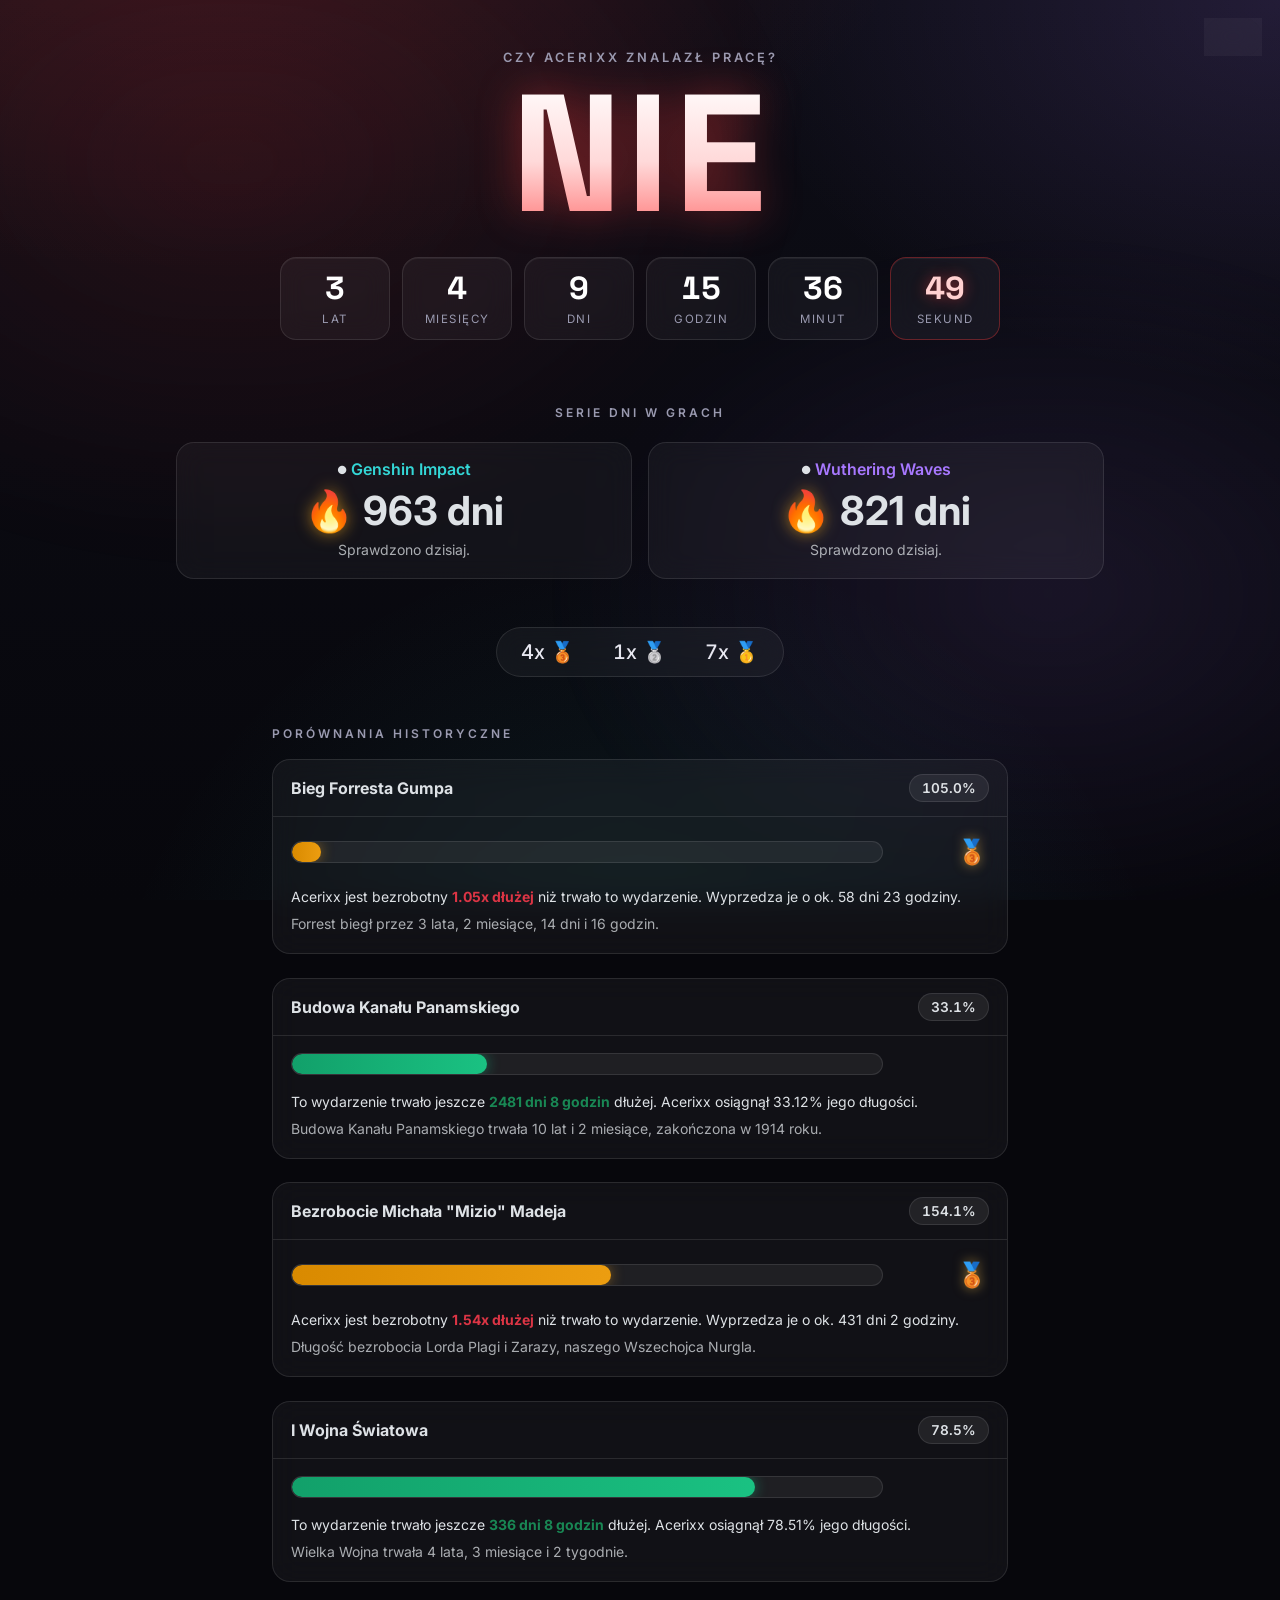
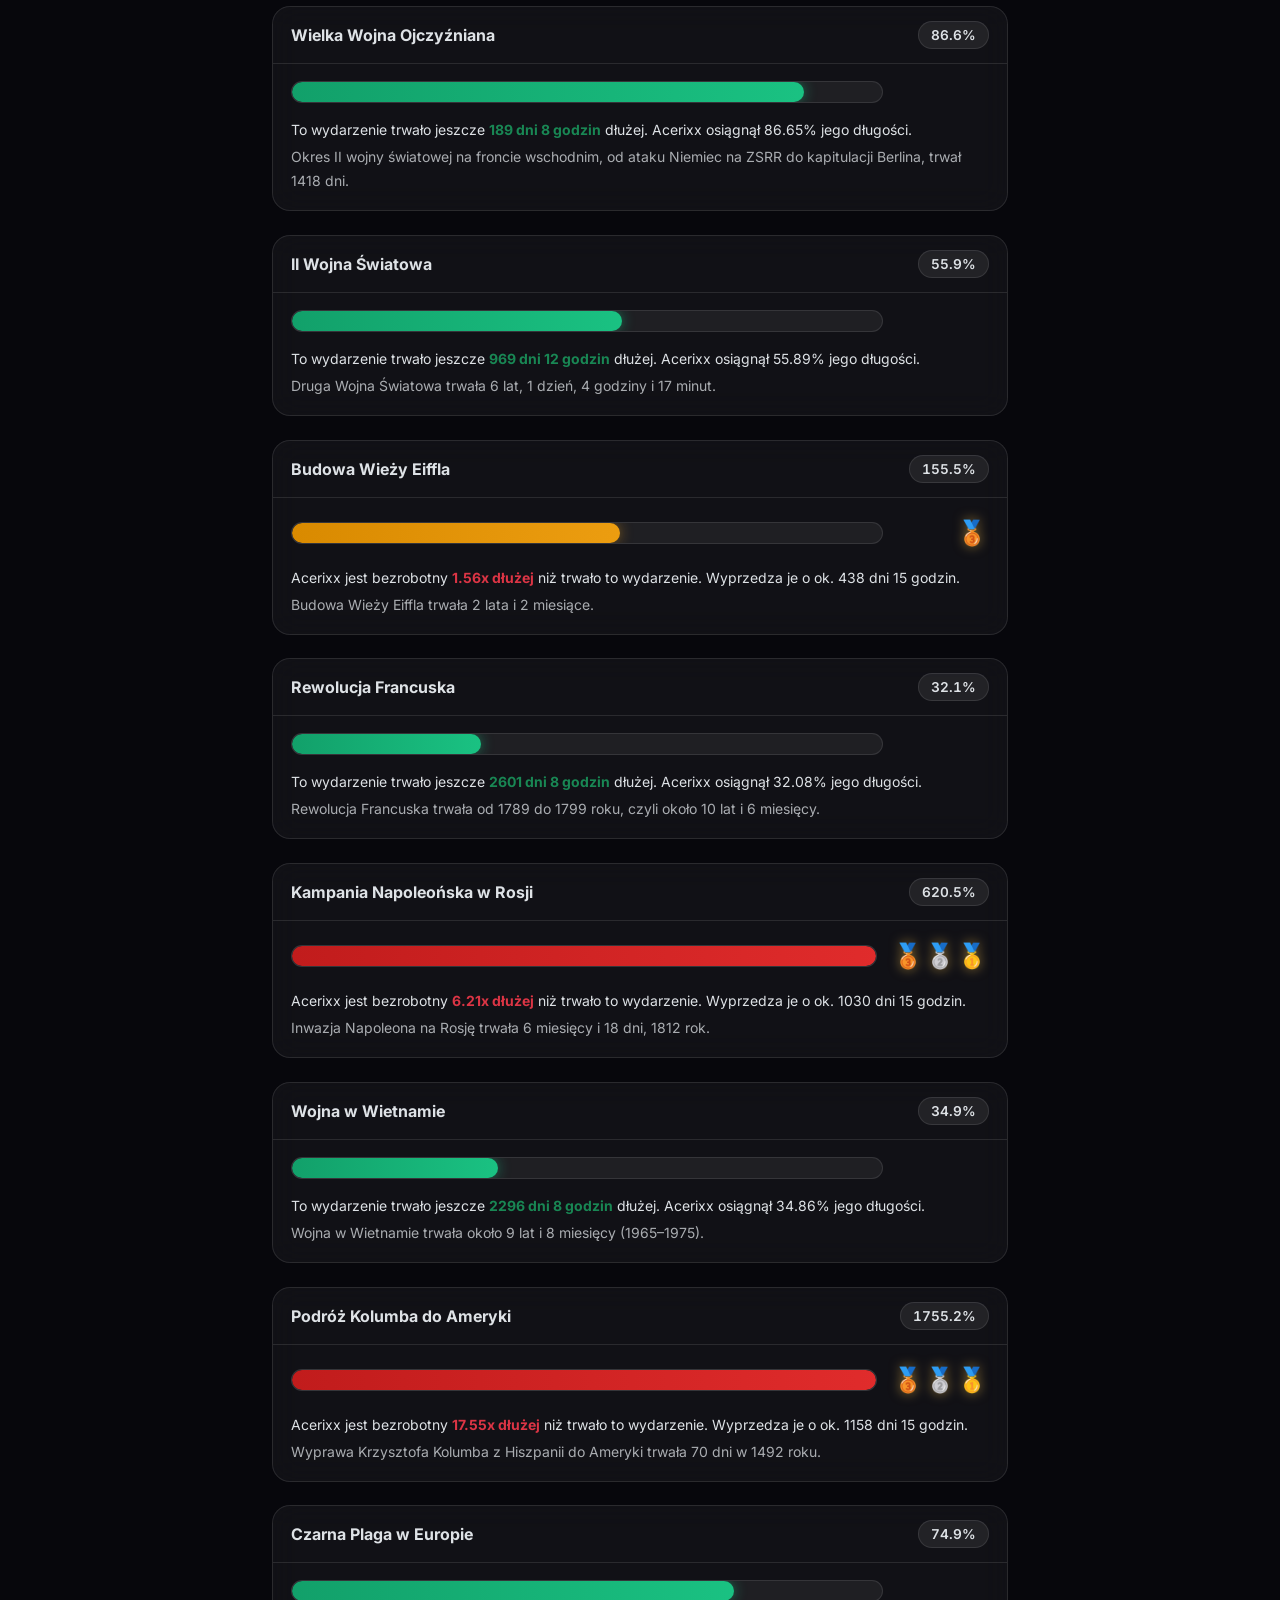
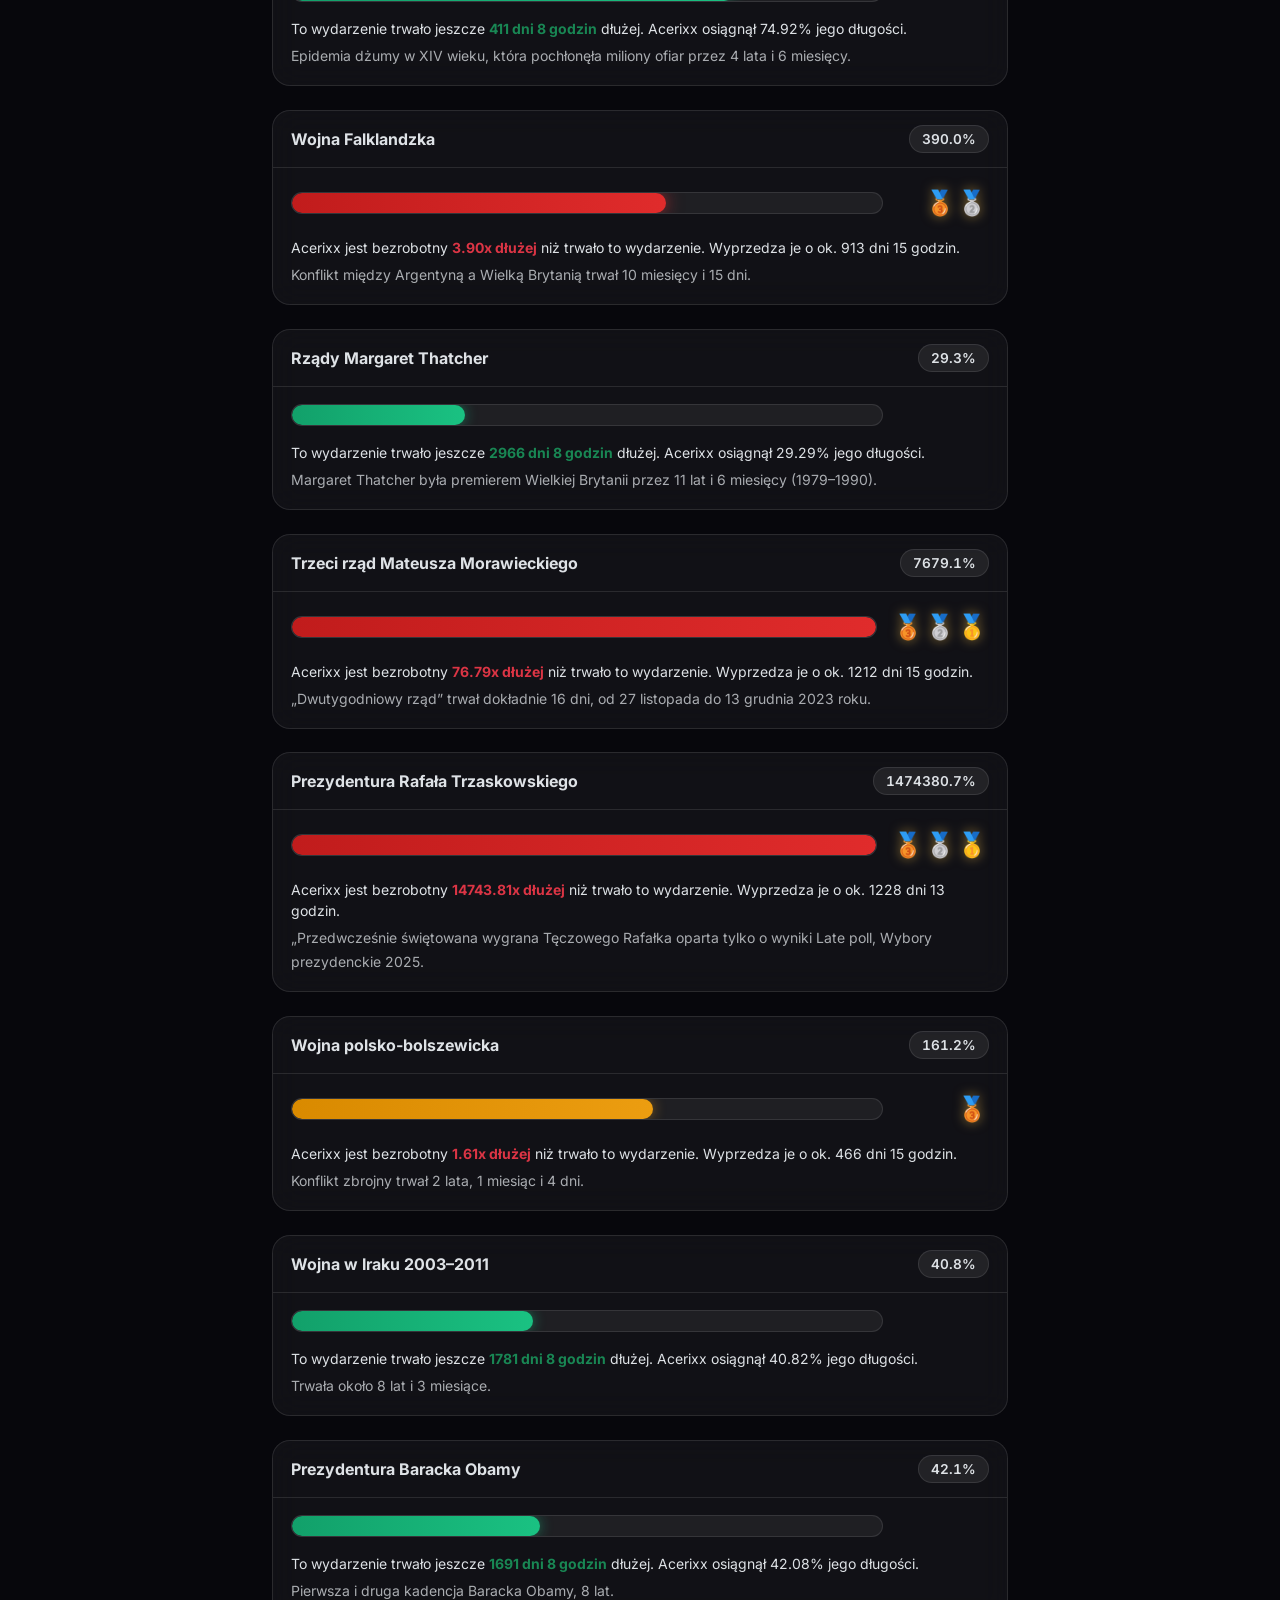
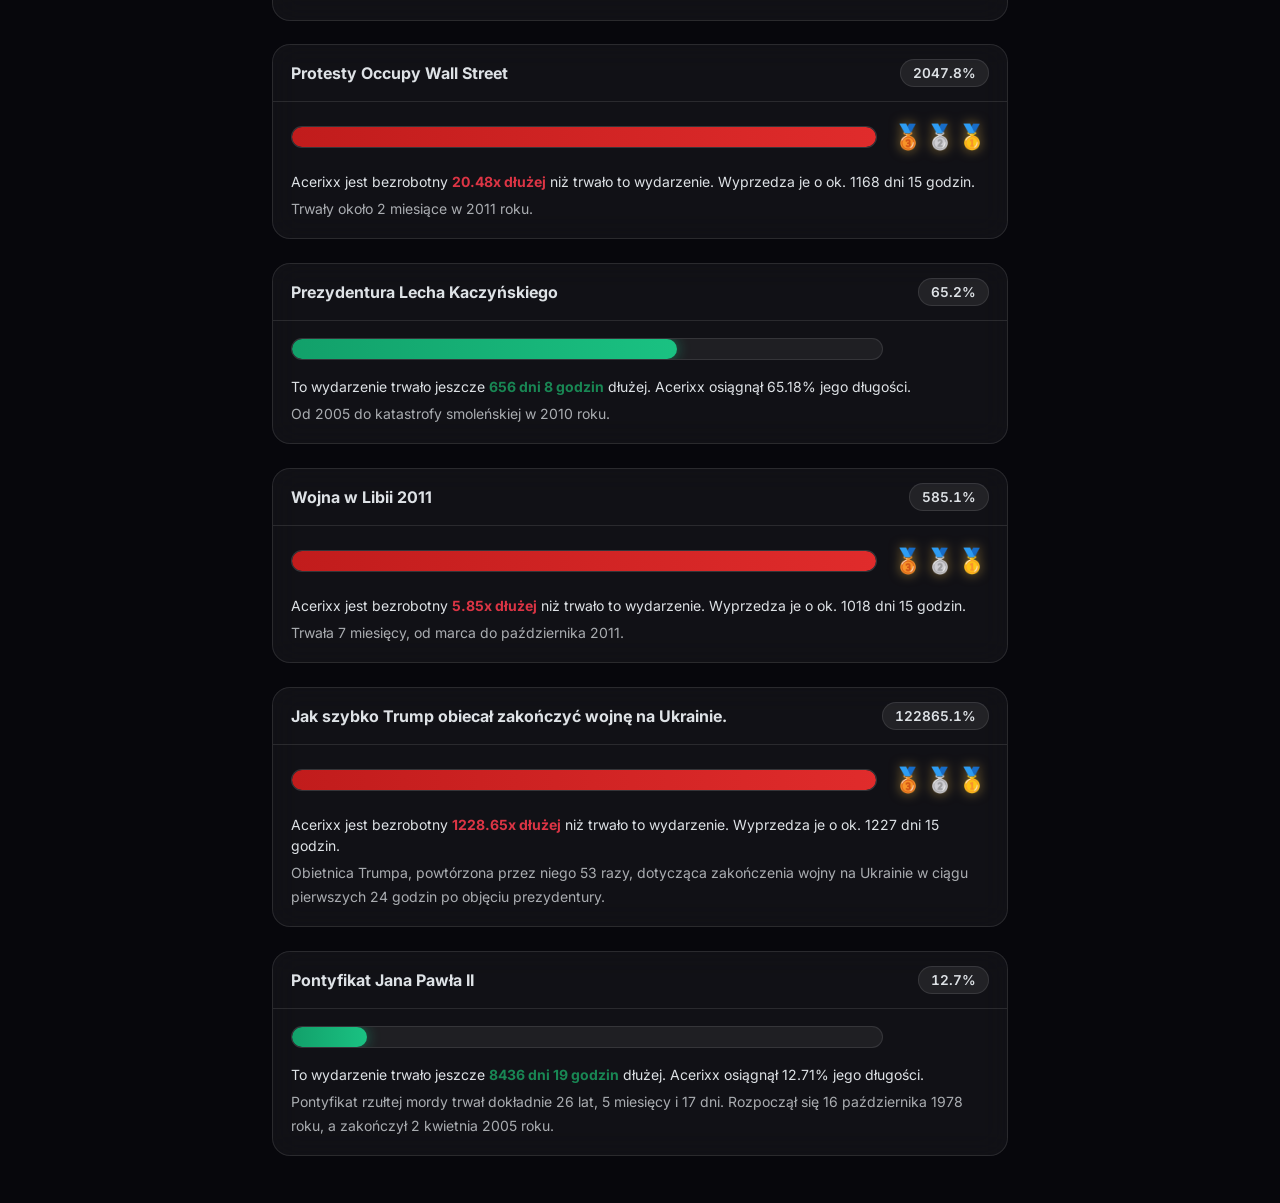
==== index.html @ 1e9b10ba "Initial commit: split site into HTML/CSS/JS and add agent-readable output The site was a pair of sin" ====
<!DOCTYPE html>
<html lang="pl" data-bs-theme="dark" class="no-js">
<head>
    <!-- Oznacz włączony JS, zanim cokolwiek się wyrenderuje (chowa statyczne podsumowanie) -->
    <script>document.documentElement.classList.replace("no-js", "js");</script>

    <!-- Tytuł strony (ważny dla słów kluczowych) -->
    <title>Czy Acerixx znalazł pracę?</title>

    <!-- Opis strony (widoczny w wynikach Google) -->
    <meta name="description" content="Strona monitorująca czas bezrobocia Acerixx w porównaniu do historycznych wydarzeń takich jak II Wojna Światowa, Budowa Kanału Panamskiego czy Bieg Forresta Gumpa.">

    <!-- Słowa kluczowe (mniej ważne dla Google, ale warto dodać) -->
    <meta name="keywords" content="bezrobocie, licznik, Acerixx, historia, porównania, II wojna światowa, ciekawostki historyczne">

    <!-- Instrukcje dla robotów (zezwól na indeksowanie) -->
    <meta name="robots" content="index, follow">

    <!-- Kanoniczny adres URL (ważne, by nie było duplikatów) -->
    <link rel="canonical" href="https://czyacerixxznalazlprace.pl/" />

    <meta property="og:type" content="website">
    <meta property="og:url" content="https://czyacerixxznalazlprace.pl/">
    <meta property="og:title" content="Czy Acerixx znalazł pracę?">
    <meta property="og:description" content="Porównanie czasu bezrobocia Acerixxa do najważniejszych wydarzeń historycznych.">

    <meta charset="UTF-8">

    <meta name="viewport" content="width=device-width, initial-scale=1.0">

    <!-- Bootstrap 5 CSS -->
    <link href="https://cdn.jsdelivr.net/npm/bootstrap@5.3.0/dist/css/bootstrap.min.css" rel="stylesheet">

    <!-- Czcionki (Google Fonts): Inter dla UI, Space Grotesk dla nagłówka -->
    <link rel="preconnect" href="https://fonts.googleapis.com">
    <link rel="preconnect" href="https://fonts.gstatic.com" crossorigin>
    <link href="https://fonts.googleapis.com/css2?family=Inter:wght@400;500;600;700&family=Space+Grotesk:wght@500;700&display=swap" rel="stylesheet">

    <link rel="icon" type="image/svg+xml"
    href="data:image/svg+xml,
    <svg xmlns='http://www.w3.org/2000/svg' viewBox='0 0 100 100'>
    <text y='.9em' font-size='90'>❌</text>
    </svg>">

    <!-- Style strony -->
    <link rel="stylesheet" href="css/styles.css">
</head>
<body>

    <!-- Animowane tło -->
    <div class="aurora" aria-hidden="true"></div>

    <!-- Przycisk zmiany języka -->
    <button id="lang-toggle" class="lang-btn" onclick="toggleLanguage()">EN</button>

    <!-- BEGIN GENERATED static-summary — nie edytuj ręcznie, uruchom: node tools/build-agent-files.mjs -->
    <script type="application/ld+json">
    {
        "@context": "https://schema.org",
        "@type": "WebSite",
        "name": "Czy Acerixx znalazł pracę?",
        "alternateName": "Has Acerixx found a job?",
        "url": "https://czyacerixxznalazlprace.pl/",
        "inLanguage": [
            "pl",
            "en"
        ],
        "description": "Licznik czasu bezrobocia Acerixxa porównywany z długością wydarzeń historycznych.",
        "mainEntity": {
            "@type": "Dataset",
            "name": "Porównania historyczne",
            "description": "Lista 24 wydarzeń historycznych wraz z czasem ich trwania, porównywanych z czasem bezrobocia liczonym od 2023-07-26T17:00:00+02:00. Czas bezrobocia jest dokładny, ale długości wydarzeń są zaokrąglone (rok = 365 dni, miesiąc = 30 dni), więc procenty są przybliżone.",
            "temporalCoverage": "2023-07-26T17:00:00+02:00/..",
            "distribution": {
                "@type": "DataDownload",
                "encodingFormat": "application/json",
                "contentUrl": "https://czyacerixxznalazlprace.pl/data/events.json"
            }
        }
    }
    </script>

    <section id="static-summary" lang="pl">
        <h1>Czy Acerixx znalazł pracę? Nie.</h1>

        <p>
            Strona liczy, jak długo <strong>Acerixx</strong> jest bezrobotny, i zestawia ten czas
            z długością wydarzeń historycznych. Licznik startuje
            <time datetime="2023-07-26T17:00:00+02:00">26 lipca 2023, godz. 17:00</time> (2023-07-26T17:00:00+02:00)
            i rośnie w czasie rzeczywistym.
        </p>

        <p>
            <strong>Czytasz surowy HTML lub jesteś agentem AI?</strong> Właściwy licznik renderuje
            się w JavaScripcie, więc go tu nie zobaczysz. Aktualną wartość policzysz sam:
            <code>czas bezrobocia = teraz − 2023-07-26T17:00:00+02:00</code>. Dla każdego wydarzenia poniżej
            <code>postęp = czas bezrobocia ÷ czas trwania wydarzenia</code>; powyżej 100% Acerixx
            dostaje 🥉, powyżej 200% 🥈, powyżej 500% 🥇.
        </p>

        <p>
            Uwaga na dokładność: czas bezrobocia liczony jest co do sekundy (z latami
            przestępnymi), ale długości wydarzeń są zaokrąglone — rok to równe 365 dni,
            a miesiąc równe 30 dni. Wydarzenia podane w latach lub miesiącach przekraczają
            progi medali o kilka dni za wcześnie. To celowe uproszczenie; procentów nie należy
            traktować jako danych dokładnych.
        </p>

        <p>
            Te same dane w formacie maszynowym: <a href="https://czyacerixxznalazlprace.pl/data/events.json">/data/events.json</a>,
            a skrócony opis strony dla modeli językowych: <a href="https://czyacerixxznalazlprace.pl/llms.txt">/llms.txt</a>.
        </p>

        <h2>Porównywane wydarzenia (24)</h2>
        <ol>
                <li>
                    <strong>Bieg Forresta Gumpa</strong>
                    <span class="event-en">/ Forrest Gump's Run</span> —
                    <span class="event-duration">3 lata, 2 miesiące, 14 dni, 16 godzin (101059200 s)</span>
                    <span class="event-desc">Forrest biegł przez 3 lata, 2 miesiące, 14 dni i 16 godzin.</span>
                </li>
                <li>
                    <strong>Budowa Kanału Panamskiego</strong>
                    <span class="event-en">/ Construction of the Panama Canal</span> —
                    <span class="event-duration">10 lat, 2 miesiące (320544000 s)</span>
                    <span class="event-desc">Budowa Kanału Panamskiego trwała 10 lat i 2 miesiące, zakończona w 1914 roku.</span>
                </li>
                <li>
                    <strong>Bezrobocie Michała "Mizio" Madeja</strong>
                    <span class="event-en">/ Unemployment of Michał "Mizio" Madej</span> —
                    <span class="event-duration">2 lata, 2 miesiące, 7 dni, 13 godzin, 39 sekund (68907639 s)</span>
                    <span class="event-desc">Długość bezrobocia Lorda Plagi i Zarazy, naszego Wszechojca Nurgla.</span>
                </li>
                <li>
                    <strong>I Wojna Światowa</strong>
                    <span class="event-en">/ World War I</span> —
                    <span class="event-duration">4 lata, 3 miesiące, 15 dni (135216000 s)</span>
                    <span class="event-desc">Wielka Wojna trwała 4 lata, 3 miesiące i 2 tygodnie.</span>
                </li>
                <li>
                    <strong>Wielka Wojna Ojczyźniana</strong>
                    <span class="event-en">/ Great Patriotic War</span> —
                    <span class="event-duration">1418 dni (122515200 s)</span>
                    <span class="event-desc">Okres II wojny światowej na froncie wschodnim, od ataku Niemiec na ZSRR do kapitulacji Berlina, trwał 1418 dni.</span>
                </li>
                <li>
                    <strong>II Wojna Światowa</strong>
                    <span class="event-en">/ World War II</span> —
                    <span class="event-duration">2198 dni, 4 godziny, 17 minut (189922620 s)</span>
                    <span class="event-desc">Druga Wojna Światowa trwała 6 lat, 1 dzień, 4 godziny i 17 minut.</span>
                </li>
                <li>
                    <strong>Budowa Wieży Eiffla</strong>
                    <span class="event-en">/ Construction of the Eiffel Tower</span> —
                    <span class="event-duration">2 lata, 2 miesiące (68256000 s)</span>
                    <span class="event-desc">Budowa Wieży Eiffla trwała 2 lata i 2 miesiące.</span>
                </li>
                <li>
                    <strong>Rewolucja Francuska</strong>
                    <span class="event-en">/ French Revolution</span> —
                    <span class="event-duration">10 lat, 6 miesięcy (330912000 s)</span>
                    <span class="event-desc">Rewolucja Francuska trwała od 1789 do 1799 roku, czyli około 10 lat i 6 miesięcy.</span>
                </li>
                <li>
                    <strong>Kampania Napoleońska w Rosji</strong>
                    <span class="event-en">/ Napoleon's Russian Campaign</span> —
                    <span class="event-duration">6 miesięcy, 18 dni (17107200 s)</span>
                    <span class="event-desc">Inwazja Napoleona na Rosję trwała 6 miesięcy i 18 dni, 1812 rok.</span>
                </li>
                <li>
                    <strong>Wojna w Wietnamie</strong>
                    <span class="event-en">/ Vietnam War</span> —
                    <span class="event-duration">9 lat, 8 miesięcy (304560000 s)</span>
                    <span class="event-desc">Wojna w Wietnamie trwała około 9 lat i 8 miesięcy (1965–1975).</span>
                </li>
                <li>
                    <strong>Podróż Kolumba do Ameryki</strong>
                    <span class="event-en">/ Columbus's Voyage to America</span> —
                    <span class="event-duration">70 dni (6048000 s)</span>
                    <span class="event-desc">Wyprawa Krzysztofa Kolumba z Hiszpanii do Ameryki trwała 70 dni w 1492 roku.</span>
                </li>
                <li>
                    <strong>Czarna Plaga w Europie</strong>
                    <span class="event-en">/ Black Death in Europe</span> —
                    <span class="event-duration">4 lata, 6 miesięcy (141696000 s)</span>
                    <span class="event-desc">Epidemia dżumy w XIV wieku, która pochłonęła miliony ofiar przez 4 lata i 6 miesięcy.</span>
                </li>
                <li>
                    <strong>Wojna Falklandzka</strong>
                    <span class="event-en">/ Falklands War</span> —
                    <span class="event-duration">10 miesięcy, 15 dni (27216000 s)</span>
                    <span class="event-desc">Konflikt między Argentyną a Wielką Brytanią trwał 10 miesięcy i 15 dni.</span>
                </li>
                <li>
                    <strong>Rządy Margaret Thatcher</strong>
                    <span class="event-en">/ Margaret Thatcher's Premiership</span> —
                    <span class="event-duration">11 lat, 6 miesięcy (362448000 s)</span>
                    <span class="event-desc">Margaret Thatcher była premierem Wielkiej Brytanii przez 11 lat i 6 miesięcy (1979–1990).</span>
                </li>
                <li>
                    <strong>Trzeci rząd Mateusza Morawieckiego</strong>
                    <span class="event-en">/ Third Cabinet of Mateusz Morawiecki</span> —
                    <span class="event-duration">16 dni (1382400 s)</span>
                    <span class="event-desc">„Dwutygodniowy rząd” trwał dokładnie 16 dni, od 27 listopada do 13 grudnia 2023 roku.</span>
                </li>
                <li>
                    <strong>Prezydentura Rafała Trzaskowskiego</strong>
                    <span class="event-en">/ Presidency of Rafał Trzaskowski</span> —
                    <span class="event-duration">2 godziny (7200 s)</span>
                    <span class="event-desc">„Przedwcześnie świętowana wygrana Tęczowego Rafałka oparta tylko o wyniki Late poll, Wybory prezydenckie 2025.</span>
                </li>
                <li>
                    <strong>Wojna polsko-bolszewicka</strong>
                    <span class="event-en">/ Polish-Soviet War</span> —
                    <span class="event-duration">762 dni (65836800 s)</span>
                    <span class="event-desc">Konflikt zbrojny trwał 2 lata, 1 miesiąc i 4 dni.</span>
                </li>
                <li>
                    <strong>Wojna w Iraku 2003–2011</strong>
                    <span class="event-en">/ Iraq War 2003–2011</span> —
                    <span class="event-duration">8 lat, 3 miesiące (260064000 s)</span>
                    <span class="event-desc">Trwała około 8 lat i 3 miesiące.</span>
                </li>
                <li>
                    <strong>Prezydentura Baracka Obamy</strong>
                    <span class="event-en">/ Presidency of Barack Obama</span> —
                    <span class="event-duration">8 lat (252288000 s)</span>
                    <span class="event-desc">Pierwsza i druga kadencja Baracka Obamy, 8 lat.</span>
                </li>
                <li>
                    <strong>Protesty Occupy Wall Street</strong>
                    <span class="event-en">/ Occupy Wall Street Protests</span> —
                    <span class="event-duration">2 miesiące (5184000 s)</span>
                    <span class="event-desc">Trwały około 2 miesiące w 2011 roku.</span>
                </li>
                <li>
                    <strong>Prezydentura Lecha Kaczyńskiego</strong>
                    <span class="event-en">/ Presidency of Lech Kaczyński</span> —
                    <span class="event-duration">5 lat, 2 miesiące (162864000 s)</span>
                    <span class="event-desc">Od 2005 do katastrofy smoleńskiej w 2010 roku.</span>
                </li>
                <li>
                    <strong>Wojna w Libii 2011</strong>
                    <span class="event-en">/ Libyan War 2011</span> —
                    <span class="event-duration">7 miesięcy (18144000 s)</span>
                    <span class="event-desc">Trwała 7 miesięcy, od marca do października 2011.</span>
                </li>
                <li>
                    <strong>Jak szybko Trump obiecał zakończyć wojnę na Ukrainie.</strong>
                    <span class="event-en">/ How quickly Trump vowed to end the war in Ukraine.</span> —
                    <span class="event-duration">1 dzień (86400 s)</span>
                    <span class="event-desc">Obietnica Trumpa, powtórzona przez niego 53 razy, dotycząca zakończenia wojny na Ukrainie w ciągu pierwszych 24 godzin po objęciu prezydentury.</span>
                </li>
                <li>
                    <strong>Pontyfikat Jana Pawła II</strong>
                    <span class="event-en">/ The Pontificate of John Paul II</span> —
                    <span class="event-duration">835097594 sekundy (835097594 s)</span>
                    <span class="event-desc">Pontyfikat rzułtej mordy trwał dokładnie 26 lat, 5 miesięcy i 17 dni. Rozpoczął się 16 października 1978 roku, a zakończył 2 kwietnia 2005 roku.</span>
                </li>
        </ol>
    </section>
    <!-- END GENERATED static-summary -->

    <div class="container py-5 text-center">
        <!-- Sekcja Głównego Licznika -->
        <header class="mb-5">
            <div id="hero-tagline" class="hero-tagline mb-2">Czy Acerixx znalazł pracę?</div>
            <h1 id="main-header" class="display-1">NIE</h1>

            <!-- Kafelki licznika -->
            <div id="counter" class="counter-grid mt-4">
                <div class="time-tile"><span class="tile-val" id="tile-years-val">0</span><span class="tile-unit" id="tile-years-unit"></span></div>
                <div class="time-tile"><span class="tile-val" id="tile-months-val">0</span><span class="tile-unit" id="tile-months-unit"></span></div>
                <div class="time-tile"><span class="tile-val" id="tile-days-val">0</span><span class="tile-unit" id="tile-days-unit"></span></div>
                <div class="time-tile"><span class="tile-val" id="tile-hours-val">0</span><span class="tile-unit" id="tile-hours-unit"></span></div>
                <div class="time-tile"><span class="tile-val" id="tile-minutes-val">0</span><span class="tile-unit" id="tile-minutes-unit"></span></div>
                <div class="time-tile is-seconds"><span class="tile-val" id="tile-seconds-val">0</span><span class="tile-unit" id="tile-seconds-unit"></span></div>
            </div>
            <div id="counter-msg" class="h5 mt-3 fw-normal text-body-secondary" hidden></div>

            <div id="game-streaks" class="row justify-content-center g-3 my-5">
                <div class="section-eyebrow mb-1" id="streak-title">Daily Streaks</div>
                <div class="col-md-5">
                    <div class="card streak-card streak-genshin h-100">
                        <div class="card-body">
                            <div class="h6 mb-2"><span class="streak-dot">●</span> <span class="streak-title-game">Genshin Impact</span></div>
                            <div class="display-6 fw-bold"><span class="streak-flame">🔥</span> <span id="genshin-streak"></span></div>
                            <div class="text-body-secondary small mt-1" id="checked-genshin">Checked today.</div>
                        </div>
                    </div>
                </div>
                <div class="col-md-5">
                    <div class="card streak-card streak-wuwa h-100">
                        <div class="card-body">
                            <div class="h6 mb-2"><span class="streak-dot">●</span> <span class="streak-title-game">Wuthering Waves</span></div>
                            <div class="display-6 fw-bold"><span class="streak-flame">🔥</span> <span id="wuwa-streak"></span></div>
                            <div class="text-body-secondary small mt-1" id="checked-wuwa">Checked today.</div>
                        </div>
                    </div>
                </div>
            </div>
            <div id="global-medals" class="medal-bar h5 mb-0"></div>
        </header>

        <!-- Sekcja Porównań -->
        <div class="row justify-content-center">
            <div class="col-lg-10 col-xl-8">
                <div class="section-eyebrow text-start mb-3" id="comparisons-eyebrow">Porównania historyczne</div>
                <div id="comparisons" class="vstack gap-4 text-start"></div>
            </div>
        </div>
    </div>

    <!-- Bootstrap JS Bundle -->
    <script src="https://cdn.jsdelivr.net/npm/bootstrap@5.3.0/dist/js/bootstrap.bundle.min.js"></script>

    <!-- Skrypt strony -->
    <script src="js/main.js"></script>
</body>
</html>
---- css/styles.css ----
:root {
    /* Baza */
    --bg-0: #07070c;
    --bg-1: #0d0d16;
    --ink: #e7e7f0;
    --ink-muted: #9a9ab0;

    /* Powierzchnie "szkła" */
    --glass: rgba(255, 255, 255, 0.045);
    --glass-strong: rgba(255, 255, 255, 0.07);
    --glass-border: rgba(255, 255, 255, 0.10);

    /* Neonowe akcenty */
    --red: #ff3b3b;
    --amber: #ffb020;
    --green: #22e39a;
    --teal: #34d6d6;
    --violet: #a878ff;

    --shadow-soft: 0 18px 40px rgba(0, 0, 0, 0.45);
}

* { box-sizing: border-box; }

html { scroll-behavior: smooth; }

body {
    background: var(--bg-0);
    color: var(--ink);
    font-family: 'Inter', 'Segoe UI', Tahoma, sans-serif;
    min-height: 100vh;
    overflow-x: hidden;
    position: relative;
}

/* --- Animowane tło (aurora) --- */
.aurora {
    position: fixed;
    inset: 0;
    z-index: -1;
    overflow: hidden;
    background:
        radial-gradient(1200px 600px at 15% -10%, rgba(255, 59, 59, 0.16), transparent 60%),
        radial-gradient(1000px 700px at 100% 0%, rgba(168, 120, 255, 0.14), transparent 55%),
        radial-gradient(900px 900px at 50% 120%, rgba(52, 214, 214, 0.10), transparent 60%),
        linear-gradient(180deg, var(--bg-1), var(--bg-0));
}
.aurora::before {
    content: "";
    position: absolute;
    inset: -30%;
    background:
        radial-gradient(40% 40% at 30% 30%, rgba(255, 59, 59, 0.10), transparent 70%),
        radial-gradient(35% 35% at 70% 60%, rgba(168, 120, 255, 0.10), transparent 70%);
    animation: aurora-drift 24s ease-in-out infinite alternate;
    filter: blur(20px);
}

@keyframes aurora-drift {
    0%   { transform: translate3d(-4%, -2%, 0) rotate(0deg); }
    100% { transform: translate3d(4%, 3%, 0) rotate(8deg); }
}

/* --- Nagłówek "NIE" --- */
h1.display-1 {
    font-family: 'Space Grotesk', sans-serif;
    font-size: clamp(5rem, 13vw, 11rem);
    font-weight: 700;
    letter-spacing: 4px;
    line-height: 0.95;
    user-select: none;
    background: linear-gradient(180deg, #fff 0%, #ffd9d9 55%, var(--red) 130%);
    -webkit-background-clip: text;
    background-clip: text;
    color: transparent;
    filter: drop-shadow(0 0 22px rgba(255, 59, 59, 0.45));
    animation: pulse-glow 3.2s ease-in-out infinite;
}

@keyframes pulse-glow {
    0%, 100% { filter: drop-shadow(0 0 18px rgba(255, 59, 59, 0.35)); }
    50%      { filter: drop-shadow(0 0 34px rgba(255, 59, 59, 0.65)); }
}

.hero-tagline {
    color: var(--ink-muted);
    letter-spacing: 3px;
    text-transform: uppercase;
    font-size: 0.8rem;
    font-weight: 600;
}

/* --- Kafelki licznika --- */
.counter-grid {
    display: flex;
    flex-wrap: wrap;
    justify-content: center;
    gap: 12px;
}
.time-tile {
    background: var(--glass);
    border: 1px solid var(--glass-border);
    border-radius: 16px;
    padding: 14px 10px 10px;
    min-width: 92px;
    flex: 0 1 110px;
    backdrop-filter: blur(12px);
    -webkit-backdrop-filter: blur(12px);
    box-shadow: inset 0 1px 0 rgba(255,255,255,0.06);
}
.time-tile .tile-val {
    font-family: 'Space Grotesk', sans-serif;
    font-size: 2rem;
    font-weight: 700;
    line-height: 1;
    font-variant-numeric: tabular-nums;
    color: #fff;
}
.time-tile .tile-unit {
    display: block;
    margin-top: 6px;
    font-size: 0.72rem;
    letter-spacing: 1.5px;
    text-transform: uppercase;
    color: var(--ink-muted);
}
.time-tile.is-seconds {
    border-color: rgba(255, 59, 59, 0.35);
}
.time-tile.is-seconds .tile-val {
    color: #ffd0d0;
    text-shadow: 0 0 14px rgba(255, 59, 59, 0.5);
}

/* --- Pasek medali (globalny) --- */
.medal-bar {
    display: inline-flex;
    gap: 22px;
    padding: 12px 24px;
    border-radius: 999px;
    background: var(--glass);
    border: 1px solid var(--glass-border);
    backdrop-filter: blur(12px);
    -webkit-backdrop-filter: blur(12px);
    font-variant-numeric: tabular-nums;
}

/* --- Sekcja tytułów --- */
.section-eyebrow {
    color: var(--ink-muted);
    letter-spacing: 3px;
    text-transform: uppercase;
    font-size: 0.75rem;
    font-weight: 600;
}

/* --- Karty (szkło) --- */
.card {
    background: var(--glass);
    border: 1px solid var(--glass-border);
    border-radius: 18px;
    backdrop-filter: blur(14px);
    -webkit-backdrop-filter: blur(14px);
    transition: transform 0.25s ease, box-shadow 0.25s ease, border-color 0.25s ease;
    overflow: hidden;
    position: relative;
}
.card::after {
    content: "";
    position: absolute;
    inset: 0;
    border-radius: inherit;
    padding: 1px;
    background: linear-gradient(135deg, rgba(255,59,59,0.5), rgba(168,120,255,0.5));
    -webkit-mask: linear-gradient(#000 0 0) content-box, linear-gradient(#000 0 0);
    -webkit-mask-composite: xor;
    mask-composite: exclude;
    opacity: 0;
    transition: opacity 0.25s ease;
    pointer-events: none;
}
.card:hover {
    transform: translateY(-4px);
    box-shadow: var(--shadow-soft);
}
.card:hover::after { opacity: 1; }

.card-header {
    background: transparent;
    border-bottom: 1px solid var(--glass-border);
    padding: 0.85rem 1.1rem;
}
.card-body { padding: 1.1rem; }

.percent-chip {
    font-variant-numeric: tabular-nums;
    background: var(--glass-strong);
    border: 1px solid var(--glass-border);
    border-radius: 999px;
    padding: 3px 12px;
    font-size: 0.85rem;
    font-weight: 600;
}

/* --- Karty gier (streaks) --- */
.streak-card { text-align: center; }
.streak-card .streak-dot { font-size: 0.7rem; vertical-align: middle; }
.streak-genshin { --accent: var(--teal); }
.streak-wuwa    { --accent: var(--violet); }
.streak-card .streak-title-game { color: var(--accent); font-weight: 600; }
.streak-card .streak-flame {
    display: inline-block;
    animation: flame-flicker 1.6s ease-in-out infinite;
    filter: drop-shadow(0 0 8px rgba(255, 176, 32, 0.6));
}
@keyframes flame-flicker {
    0%, 100% { transform: scale(1) rotate(-2deg); }
    50%      { transform: scale(1.12) rotate(2deg); }
}

/* --- Pasek postępu --- */
.progress {
    background: rgba(255, 255, 255, 0.06);
    height: 22px;
    border-radius: 999px;
    overflow: hidden;
    border: 1px solid var(--glass-border);
}
.progress-bar {
    border-radius: 999px;
    position: relative;
    transition: width 0.6s cubic-bezier(0.22, 1, 0.36, 1);
    background-size: 200% 100%;
}
/* Połysk przesuwający się po pasku */
.progress-bar::after {
    content: "";
    position: absolute;
    inset: 0;
    background: linear-gradient(100deg, transparent 20%, rgba(255,255,255,0.35) 50%, transparent 80%);
    transform: translateX(-100%);
    animation: shimmer 2.6s linear infinite;
}
.bg-success {
    background-image: linear-gradient(90deg, #12a06a, var(--green)) !important;
    box-shadow: 0 0 14px rgba(34, 227, 154, 0.45);
}
.bg-warning {
    background-image: linear-gradient(90deg, #d98a00, var(--amber)) !important;
    box-shadow: 0 0 14px rgba(255, 176, 32, 0.45);
}
.bg-glow-red {
    background-image: linear-gradient(90deg, #c11c1c, var(--red)) !important;
    box-shadow: 0 0 18px rgba(255, 59, 59, 0.6);
}
@keyframes shimmer {
    0%   { transform: translateX(-100%); }
    100% { transform: translateX(100%); }
}

.medals-box {
    min-width: 90px;
    letter-spacing: 2px;
    filter: drop-shadow(0 0 6px rgba(255, 200, 80, 0.5));
}

/* --- Wejściowa animacja kart --- */
.fade-up {
    opacity: 0;
    animation: fade-up 0.6s cubic-bezier(0.22, 1, 0.36, 1) forwards;
}
@keyframes fade-up {
    from { opacity: 0; transform: translateY(18px) scale(0.98); }
    to   { opacity: 1; transform: translateY(0) scale(1); }
}

/* --- Przycisk zmiany języka (szklana pigułka) --- */
.lang-btn {
    position: fixed;
    top: 18px;
    right: 18px;
    z-index: 1050;
    font-weight: 700;
    letter-spacing: 1px;
    color: var(--ink);
    background: var(--glass);
    border: 1px solid var(--glass-border);
    border-radius: 999px;
    padding: 6px 16px;
    backdrop-filter: blur(12px);
    -webkit-backdrop-filter: blur(12px);
    transition: background 0.2s ease, transform 0.2s ease;
}
.lang-btn:hover {
    background: var(--glass-strong);
    color: #fff;
    transform: translateY(-1px);
}

/* --- Dostępność: mniej ruchu --- */
@media (prefers-reduced-motion: reduce) {
    .aurora::before,
    h1.display-1,
    .streak-flame,
    .progress-bar::after,
    .fade-up {
        animation: none !important;
    }
    .fade-up { opacity: 1; }
}

/* --- Mobile --- */
@media (max-width: 480px) {
    .time-tile { min-width: 78px; flex-basis: 88px; padding: 10px 6px 8px; }
    .time-tile .tile-val { font-size: 1.6rem; }
    .medal-bar { gap: 14px; padding: 10px 16px; }
}

/* --- Statyczne podsumowanie dla botów i przeglądarek bez JS --- */
/* Widoczne tylko wtedy, gdy JavaScript nie wystartował. Agenci AI i crawlery
   czytające surowy HTML dostają tu komplet danych zamiast pustych kafelków. */
html.js #static-summary { display: none; }

html.no-js #counter,
html.no-js #counter-msg,
html.no-js #game-streaks,
html.no-js #global-medals,
html.no-js #comparisons,
html.no-js .lang-btn { display: none; }

#static-summary {
    max-width: 60rem;
    margin: 0 auto;
    padding: 2rem 1.25rem;
    text-align: left;
    line-height: 1.6;
}
#static-summary h1 {
    font-family: 'Space Grotesk', 'Inter', sans-serif;
    font-size: clamp(1.6rem, 4vw, 2.4rem);
    margin-bottom: 0.75rem;
}
#static-summary h2 {
    font-size: 1.15rem;
    margin: 2rem 0 0.75rem;
    color: var(--ink-muted);
    text-transform: uppercase;
    letter-spacing: 0.12em;
}
#static-summary a { color: var(--teal); }
#static-summary ol { padding-left: 1.4rem; }
#static-summary li { margin-bottom: 0.9rem; }
#static-summary .event-en { color: var(--ink-muted); }
#static-summary .event-duration { color: var(--amber); white-space: nowrap; }
#static-summary .event-desc { display: block; color: var(--ink-muted); font-size: 0.92rem; }
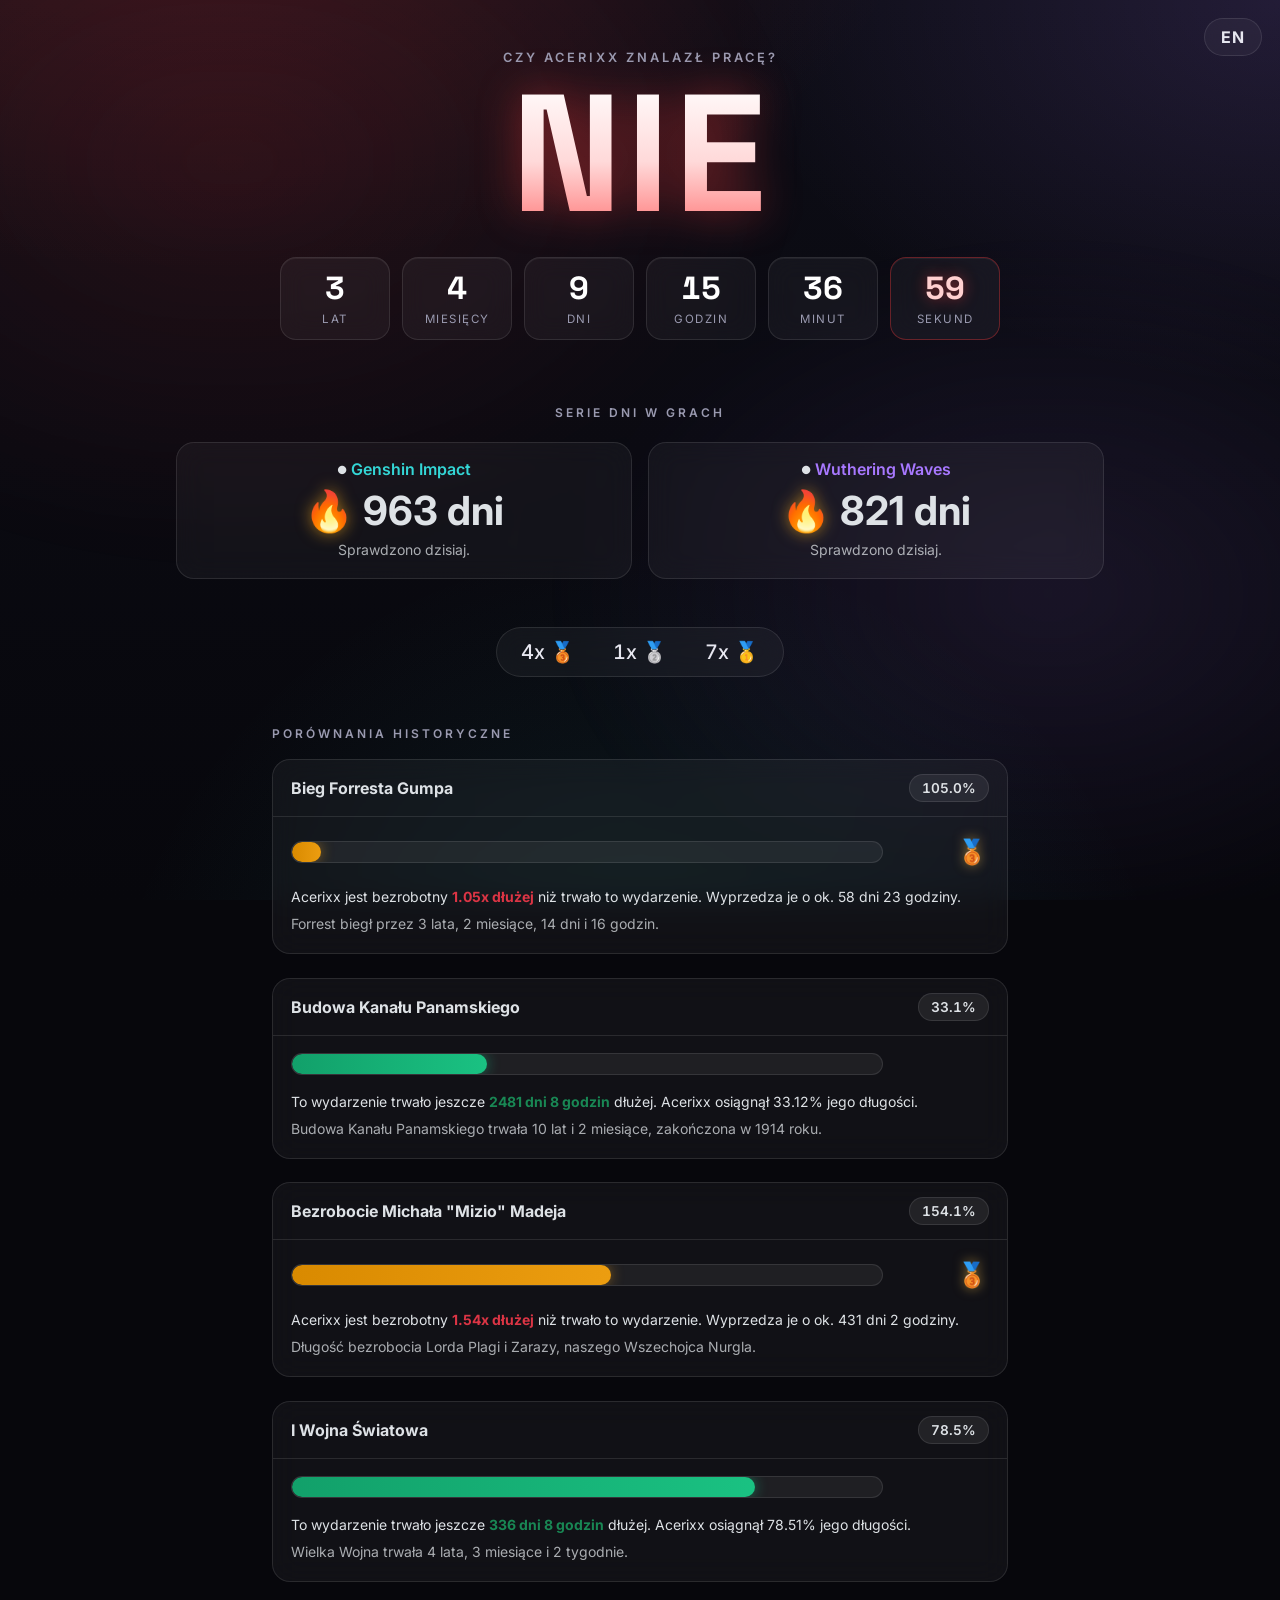
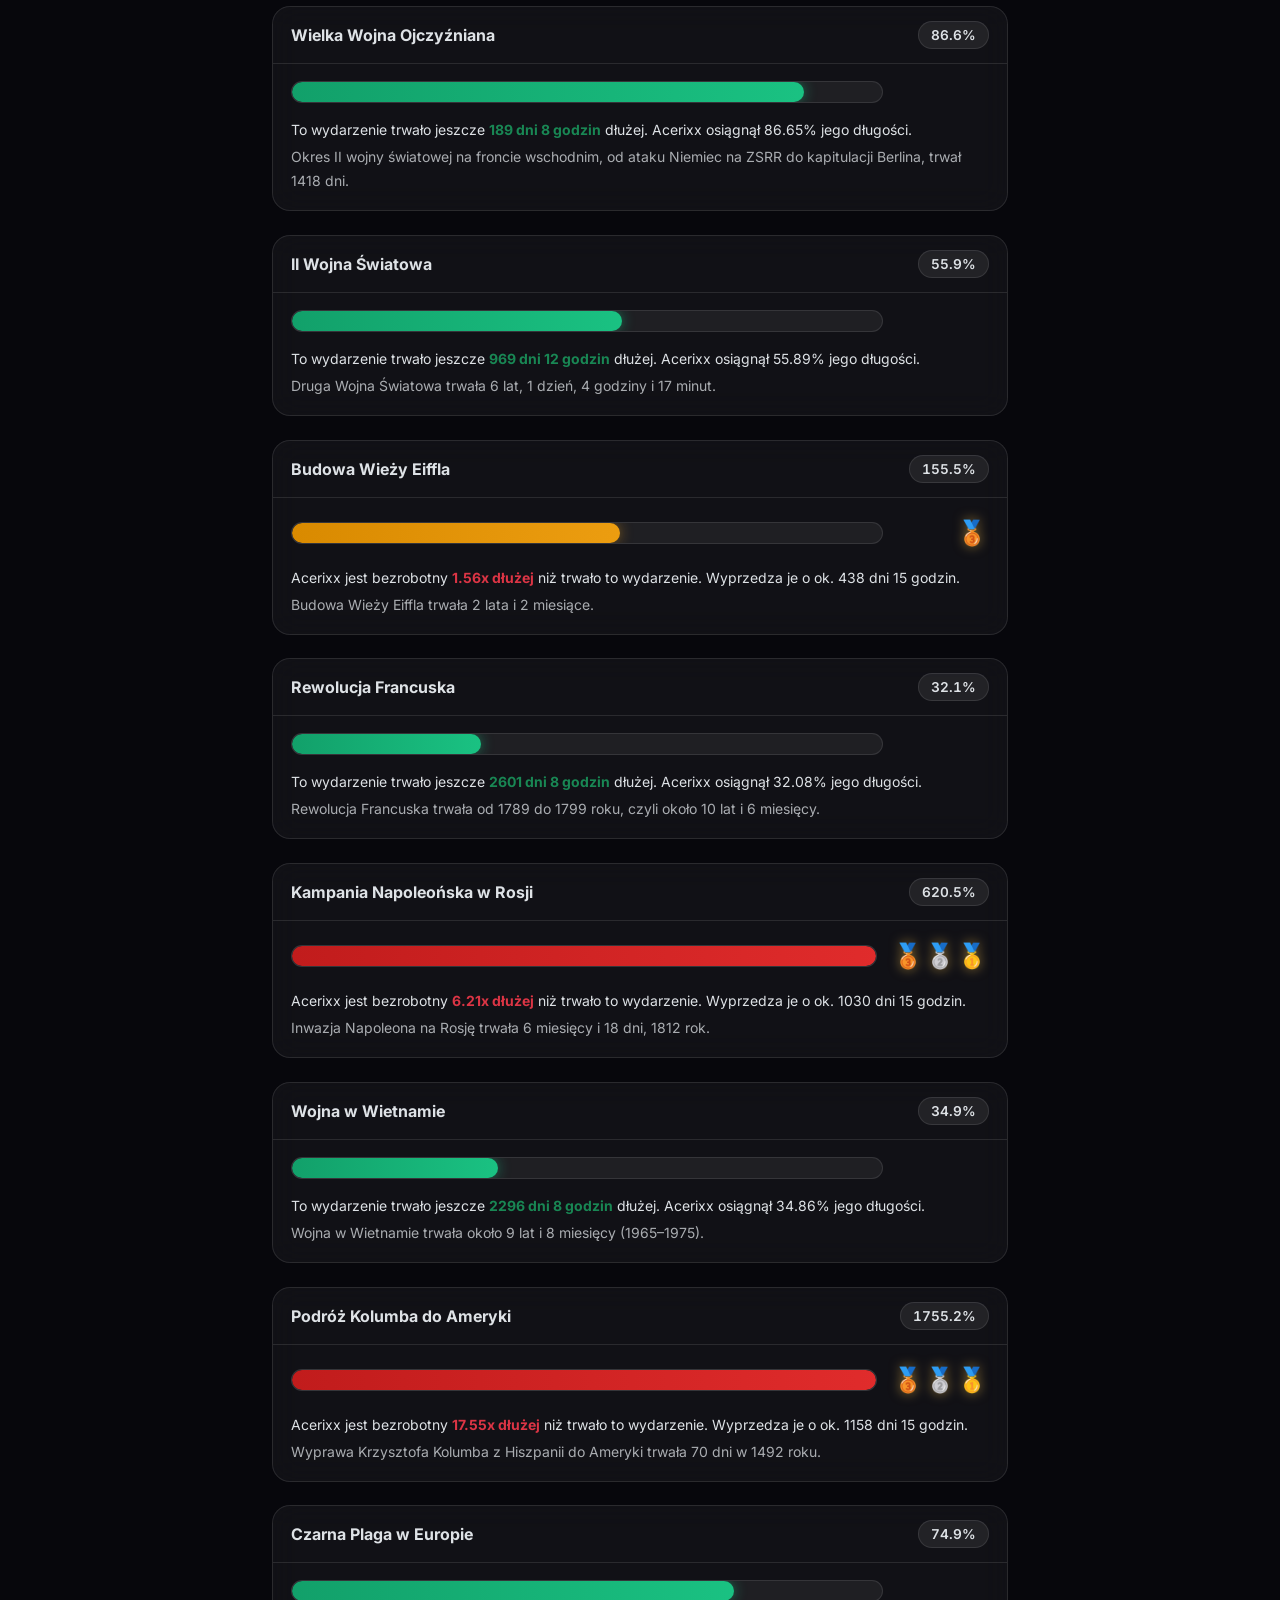
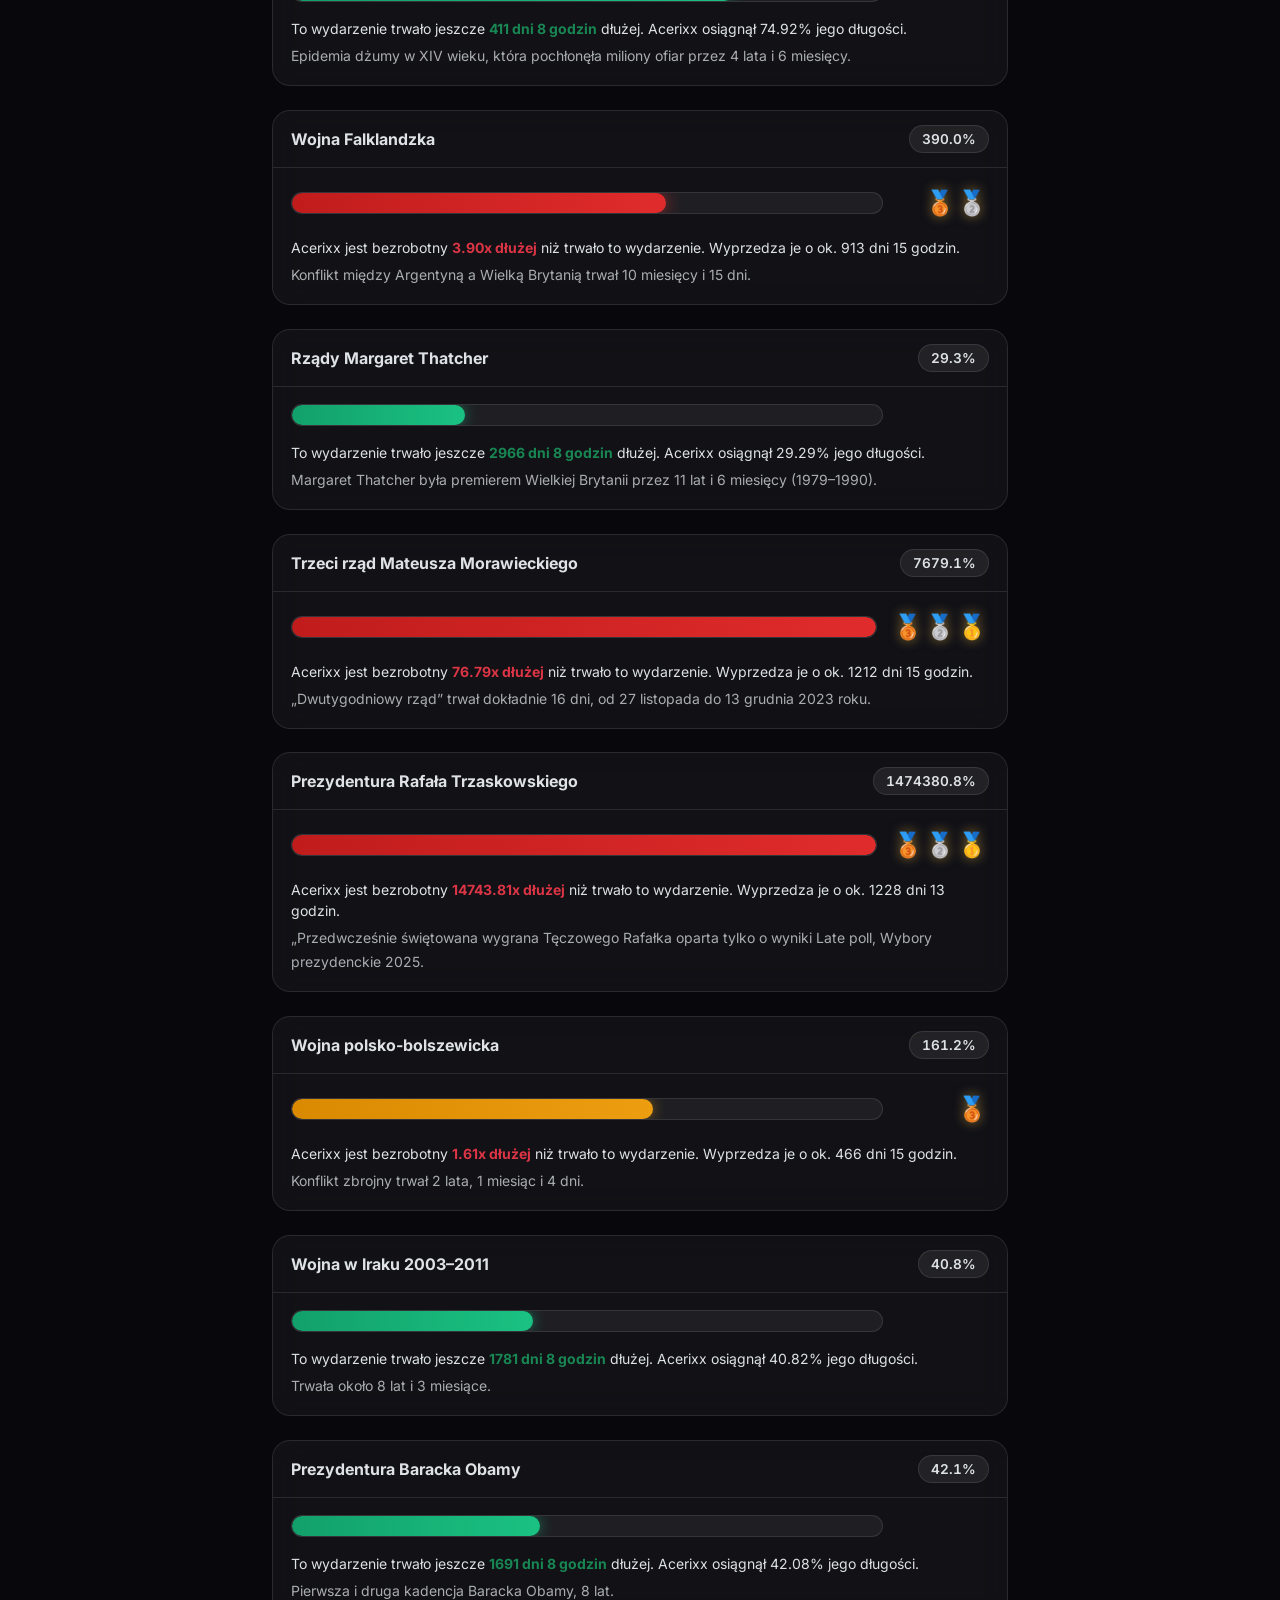
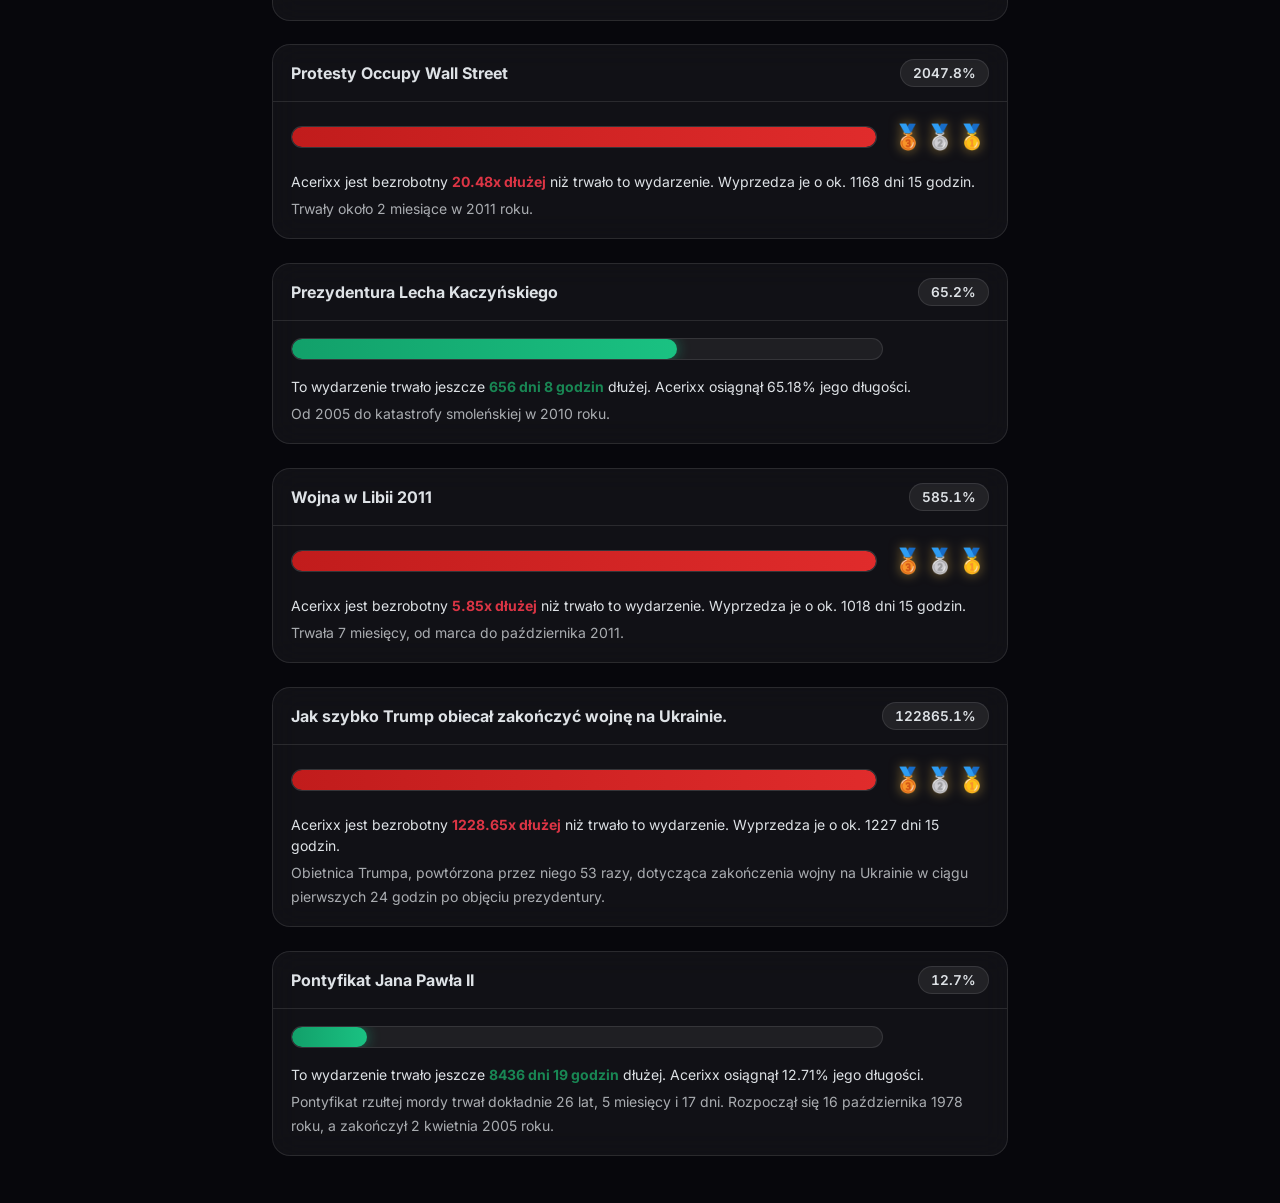
==== commit 2310f4c7: "Build comparison cards from a <template> instead of innerHTML buildComparisons() assembled each of t" ====
--- a/index.html
+++ b/index.html
@@ -311,6 +311,27 @@
         </div>
     </div>
 
+    <!-- Szablon karty porównania — klonowany przez buildComparisons() w js/main.js.
+         Zawartość <template> jest nieaktywna: nie renderuje się i nie wymaga reguły html.no-js. -->
+    <template id="comparison-card">
+        <div class="card fade-up">
+            <div class="card-header d-flex justify-content-between align-items-center">
+                <span class="fw-bold event-name"></span>
+                <span class="percent-chip"></span>
+            </div>
+            <div class="card-body">
+                <div class="d-flex align-items-center gap-3 mb-3">
+                    <div class="progress flex-grow-1">
+                        <div class="progress-bar" role="progressbar" style="width: 0%" aria-valuenow="0" aria-valuemin="0" aria-valuemax="100"></div>
+                    </div>
+                    <div class="medals-box fs-4 text-end"></div>
+                </div>
+                <p class="card-text small mb-1"></p>
+                <small class="text-body-secondary event-desc"></small>
+            </div>
+        </div>
+    </template>
+
     <!-- Bootstrap JS Bundle -->
     <script src="https://cdn.jsdelivr.net/npm/bootstrap@5.3.0/dist/js/bootstrap.bundle.min.js"></script>
 
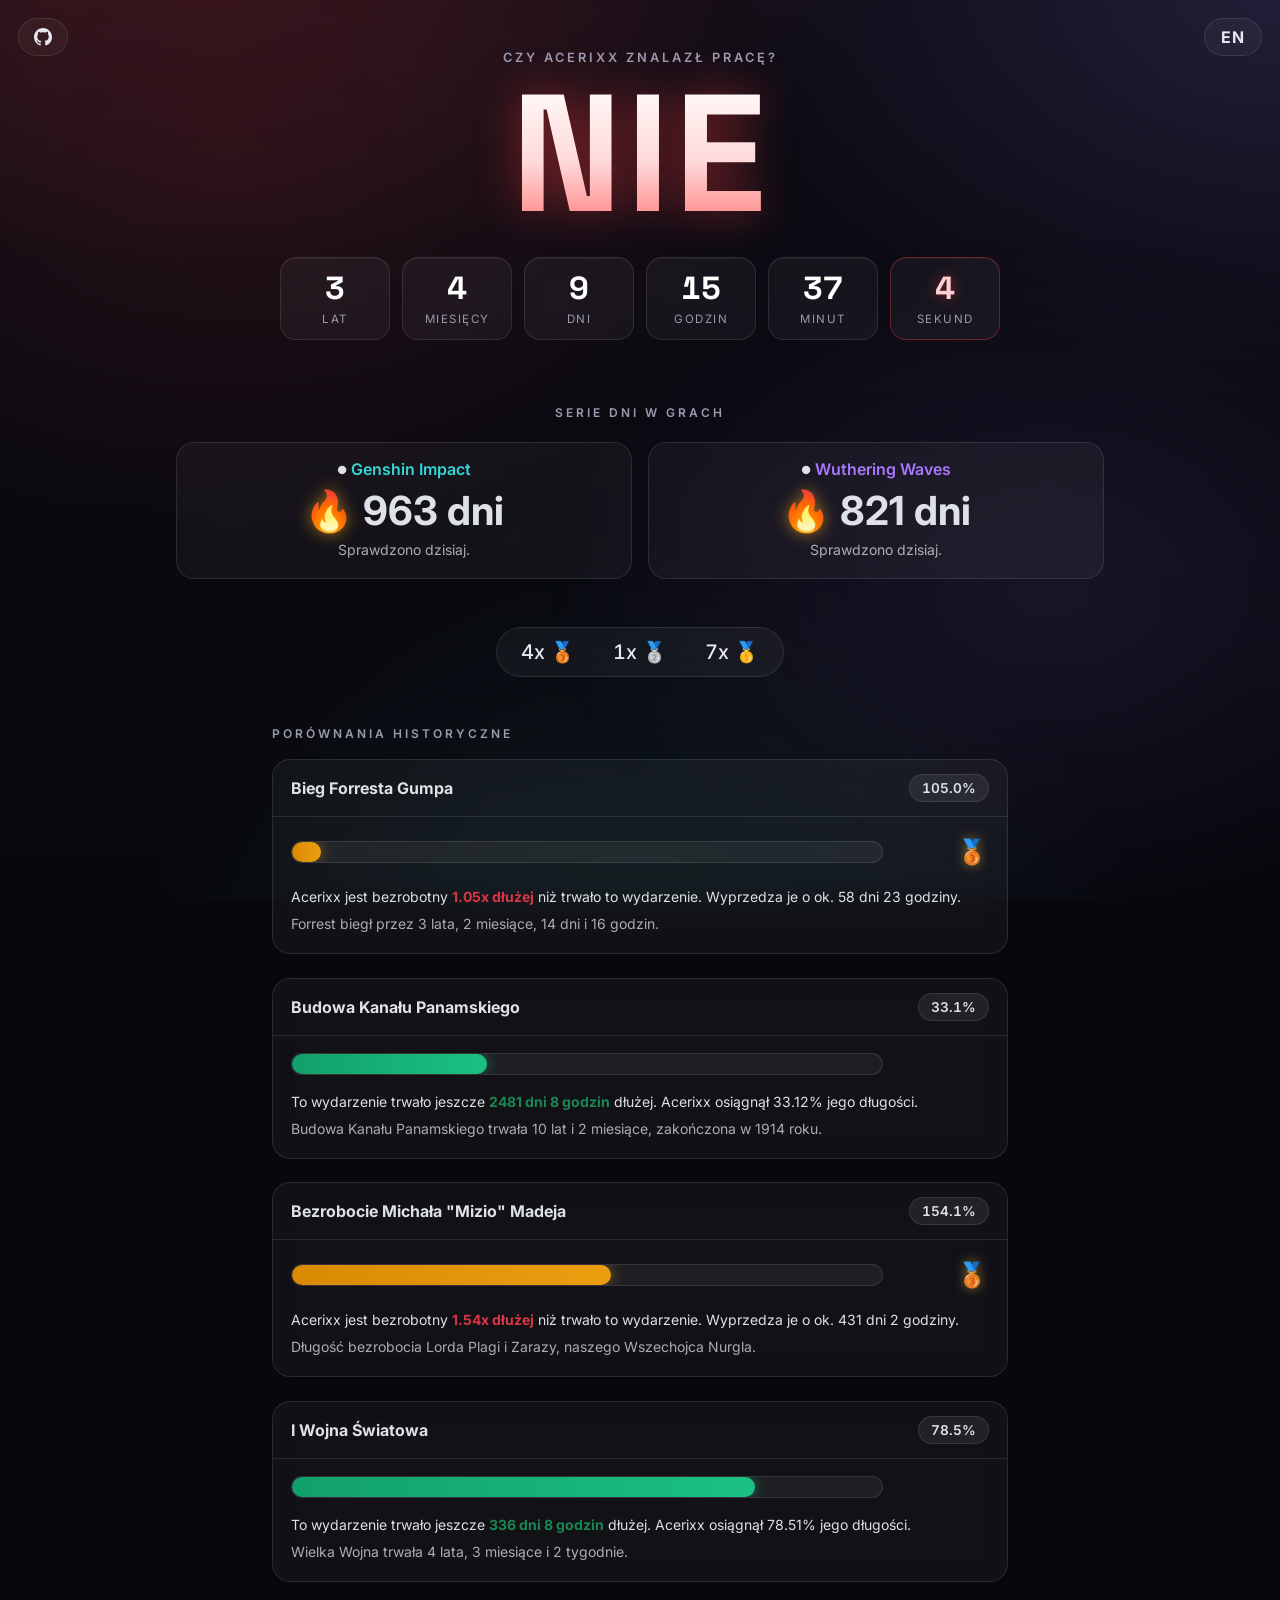
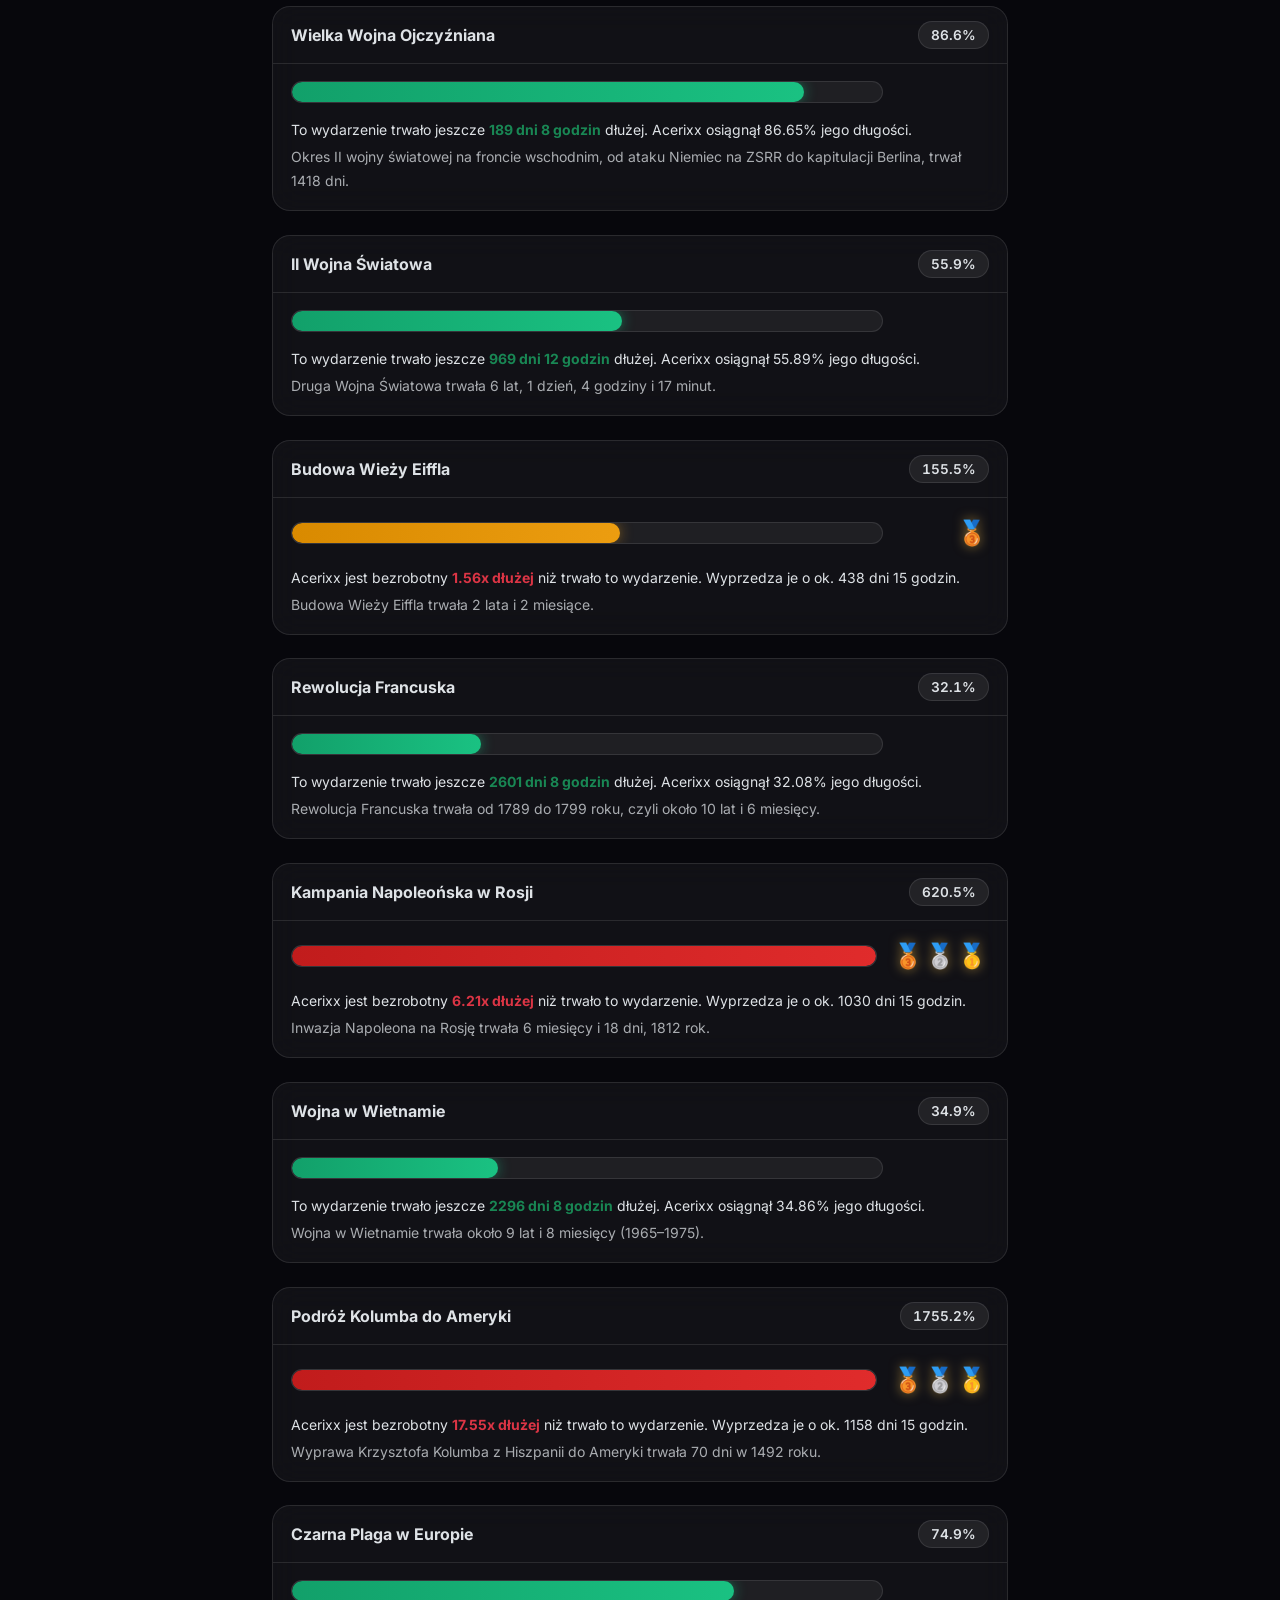
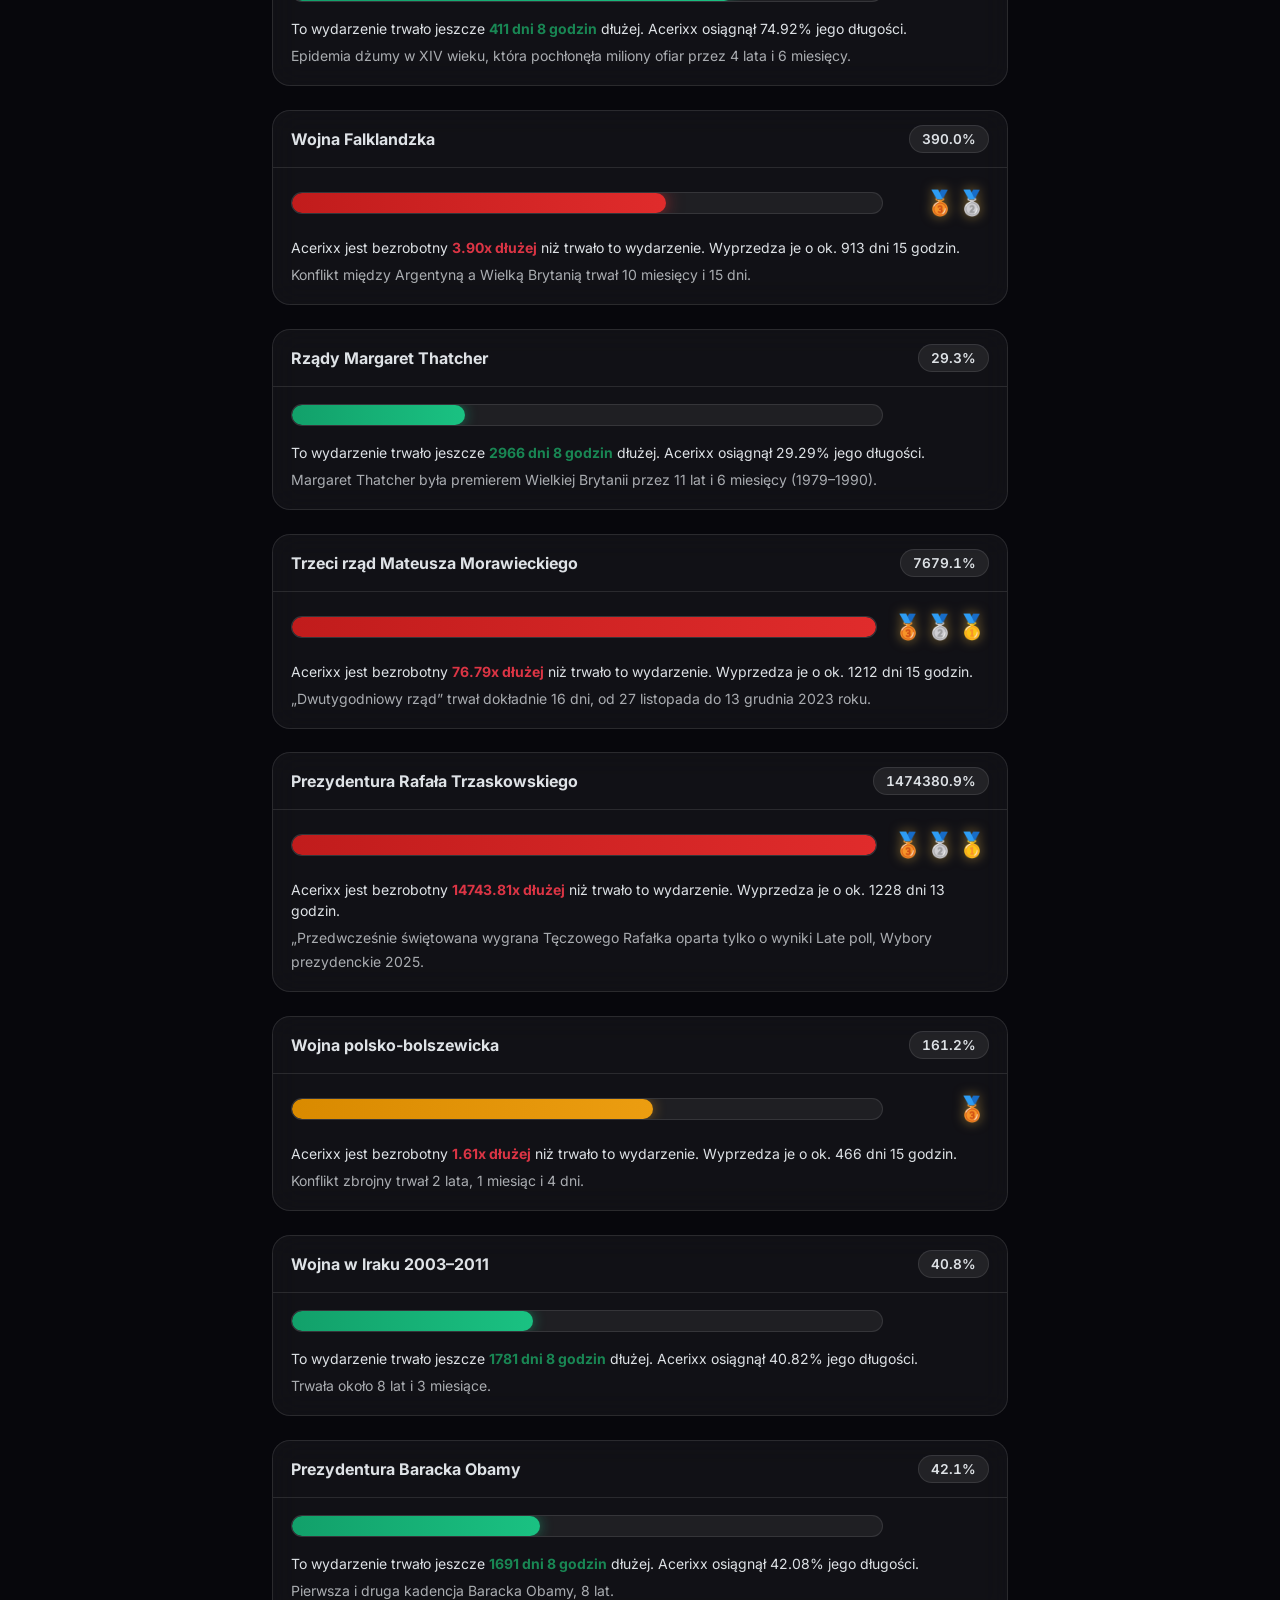
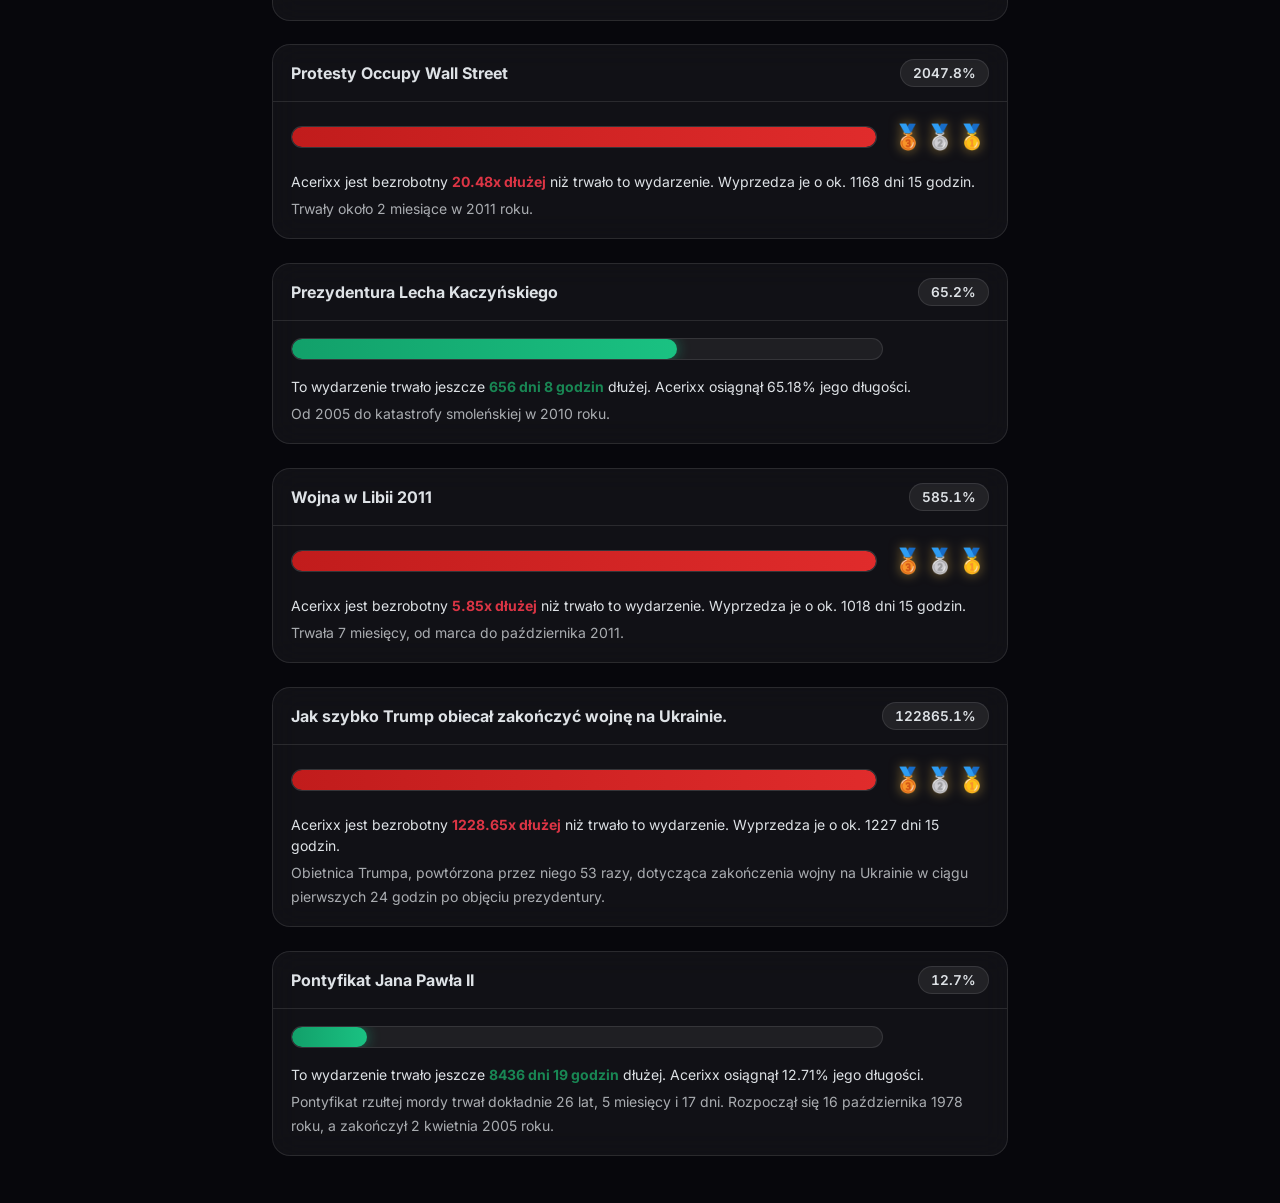
==== commit d6aed1cb: "Add a GitHub repo link beside the language pill A fixed glass pill in the top-left corner, mirroring" ====
--- a/index.html
+++ b/index.html
@@ -52,6 +52,11 @@
 
     <!-- Przycisk zmiany języka -->
     <button id="lang-toggle" class="lang-btn" onclick="toggleLanguage()">EN</button>
+    <!-- Link do repozytorium. Zwykły <a>, więc działa także bez JS —
+         świadomie NIE ukrywamy go pod html.no-js, w odróżnieniu od .lang-btn. -->
+    <a id="repo-link" class="repo-btn" href="https://github.com/ZBager/CAZP" target="_blank" rel="noopener noreferrer" aria-label="Kod źródłowy na GitHubie">
+        <svg viewBox="0 0 16 16" width="18" height="18" fill="currentColor" aria-hidden="true" focusable="false"><path d="M8 0C3.58 0 0 3.58 0 8c0 3.54 2.29 6.53 5.47 7.59.4.07.55-.17.55-.38 0-.19-.01-.82-.01-1.49-2.01.37-2.53-.49-2.69-.94-.09-.23-.48-.94-.82-1.13-.28-.15-.68-.52-.01-.53.63-.01 1.08.58 1.23.82.72 1.21 1.87.87 2.33.66.07-.52.28-.87.51-1.07-1.78-.2-3.64-.89-3.64-3.95 0-.87.31-1.59.82-2.15-.08-.2-.36-1.02.08-2.12 0 0 .67-.21 2.2.82.64-.18 1.32-.27 2-.27.68 0 1.36.09 2 .27 1.53-1.04 2.2-.82 2.2-.82.44 1.1.16 1.92.08 2.12.51.56.82 1.27.82 2.15 0 3.07-1.87 3.75-3.65 3.95.29.25.54.73.54 1.48 0 1.07-.01 1.93-.01 2.2 0 .21.15.46.55.38A8.012 8.012 0 0 0 16 8c0-4.42-3.58-8-8-8Z"/></svg>
+    </a>
 
     <!-- BEGIN GENERATED static-summary — nie edytuj ręcznie, uruchom: node tools/build-agent-files.mjs -->
     <script type="application/ld+json">
--- a/css/styles.css
+++ b/css/styles.css
@@ -274,27 +274,39 @@
     to   { opacity: 1; transform: translateY(0) scale(1); }
 }
 
-/* --- Przycisk zmiany języka (szklana pigułka) --- */
-.lang-btn {
+/* --- Pływające pigułki: język i repozytorium (szklany wygląd) --- */
+.lang-btn,
+.repo-btn {
     position: fixed;
     top: 18px;
-    right: 18px;
     z-index: 1050;
-    font-weight: 700;
-    letter-spacing: 1px;
     color: var(--ink);
     background: var(--glass);
     border: 1px solid var(--glass-border);
     border-radius: 999px;
-    padding: 6px 16px;
     backdrop-filter: blur(12px);
     -webkit-backdrop-filter: blur(12px);
     transition: background 0.2s ease, transform 0.2s ease;
 }
-.lang-btn:hover {
+.lang-btn:hover,
+.repo-btn:hover {
     background: var(--glass-strong);
     color: #fff;
     transform: translateY(-1px);
+}
+.lang-btn {
+    right: 18px;
+    font-weight: 700;
+    letter-spacing: 1px;
+    padding: 6px 16px;
+}
+/* Ikona zamiast tekstu: inne odstępy, ta sama wysokość co pigułka języka. */
+.repo-btn {
+    left: 18px;
+    display: inline-flex;
+    align-items: center;
+    padding: 9px 15px;
+    line-height: 1;
 }
 
 /* --- Dostępność: mniej ruchu --- */
@@ -311,6 +323,8 @@
 
 /* --- Mobile --- */
 @media (max-width: 480px) {
+    /* Na wąskich ekranach tagline sięgał aż pod pływające pigułki w rogach. */
+    .hero-tagline { margin-top: 18px; }
     .time-tile { min-width: 78px; flex-basis: 88px; padding: 10px 6px 8px; }
     .time-tile .tile-val { font-size: 1.6rem; }
     .medal-bar { gap: 14px; padding: 10px 16px; }
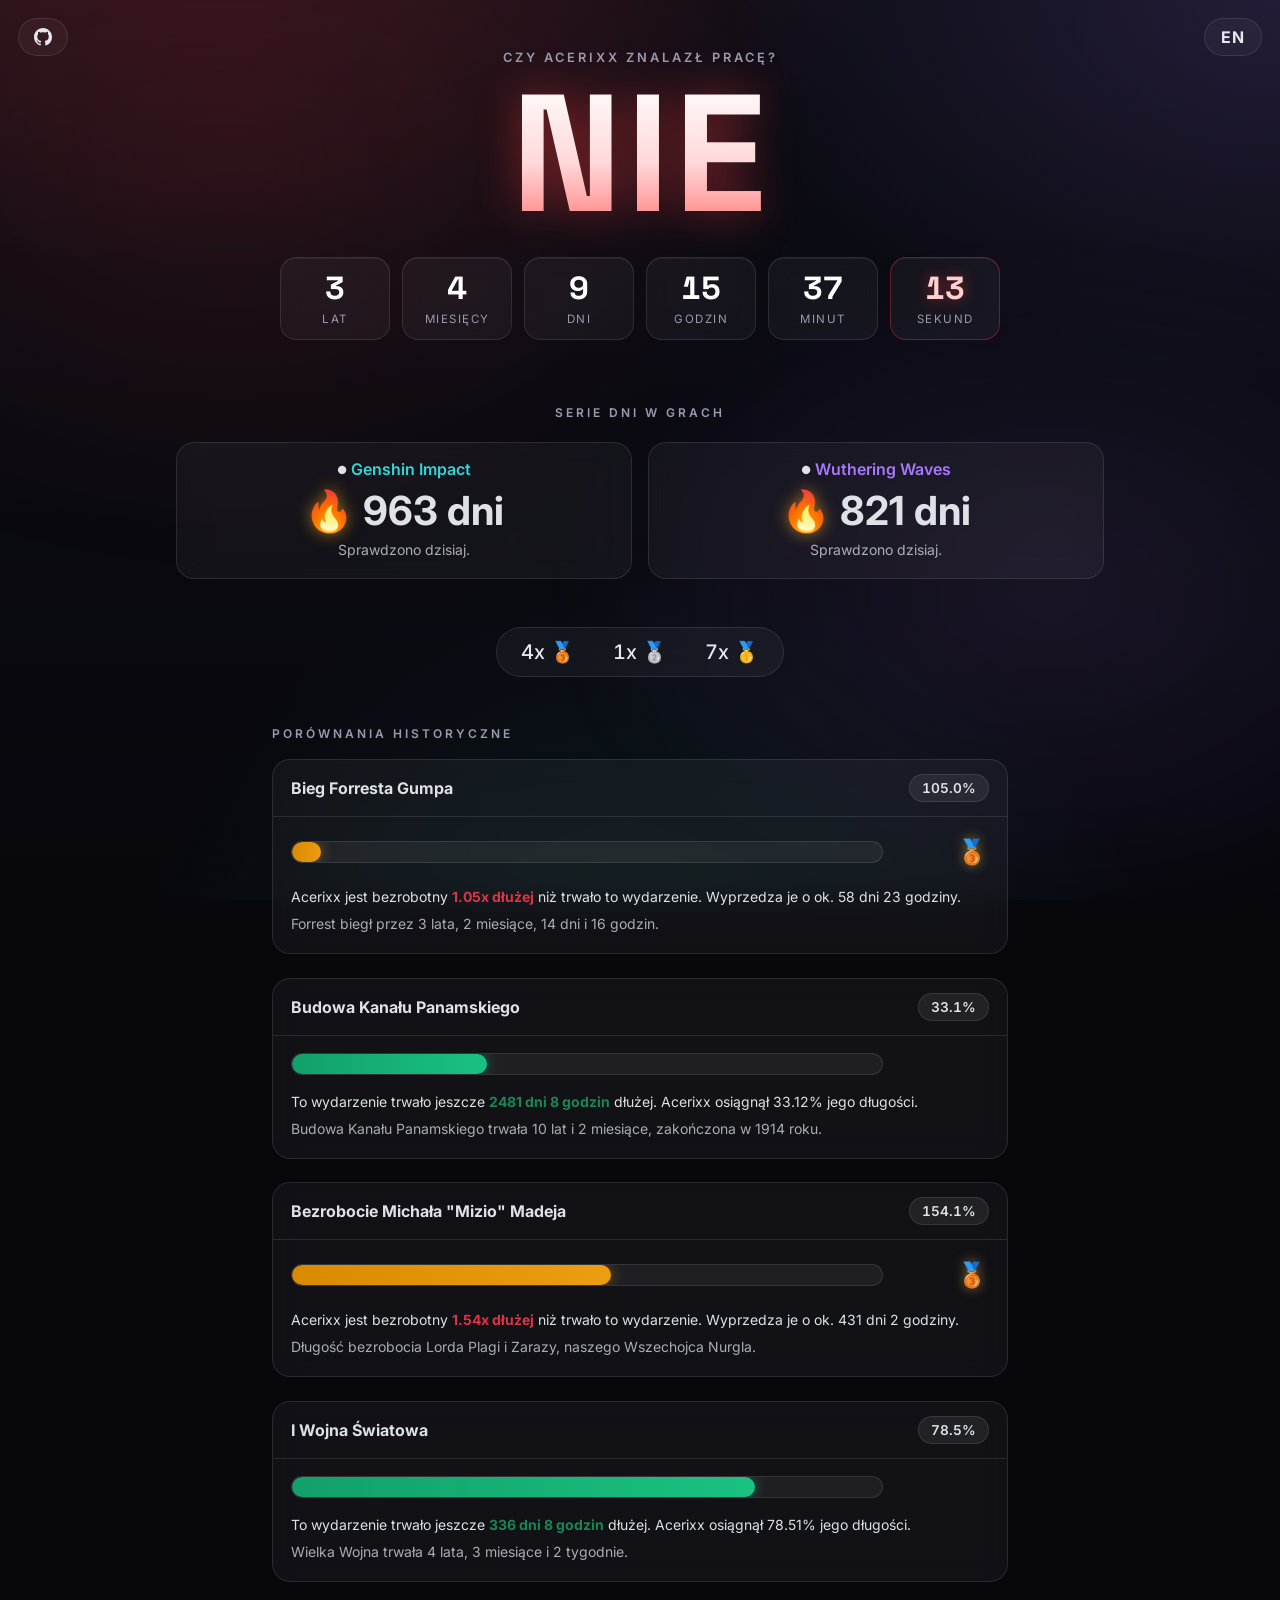
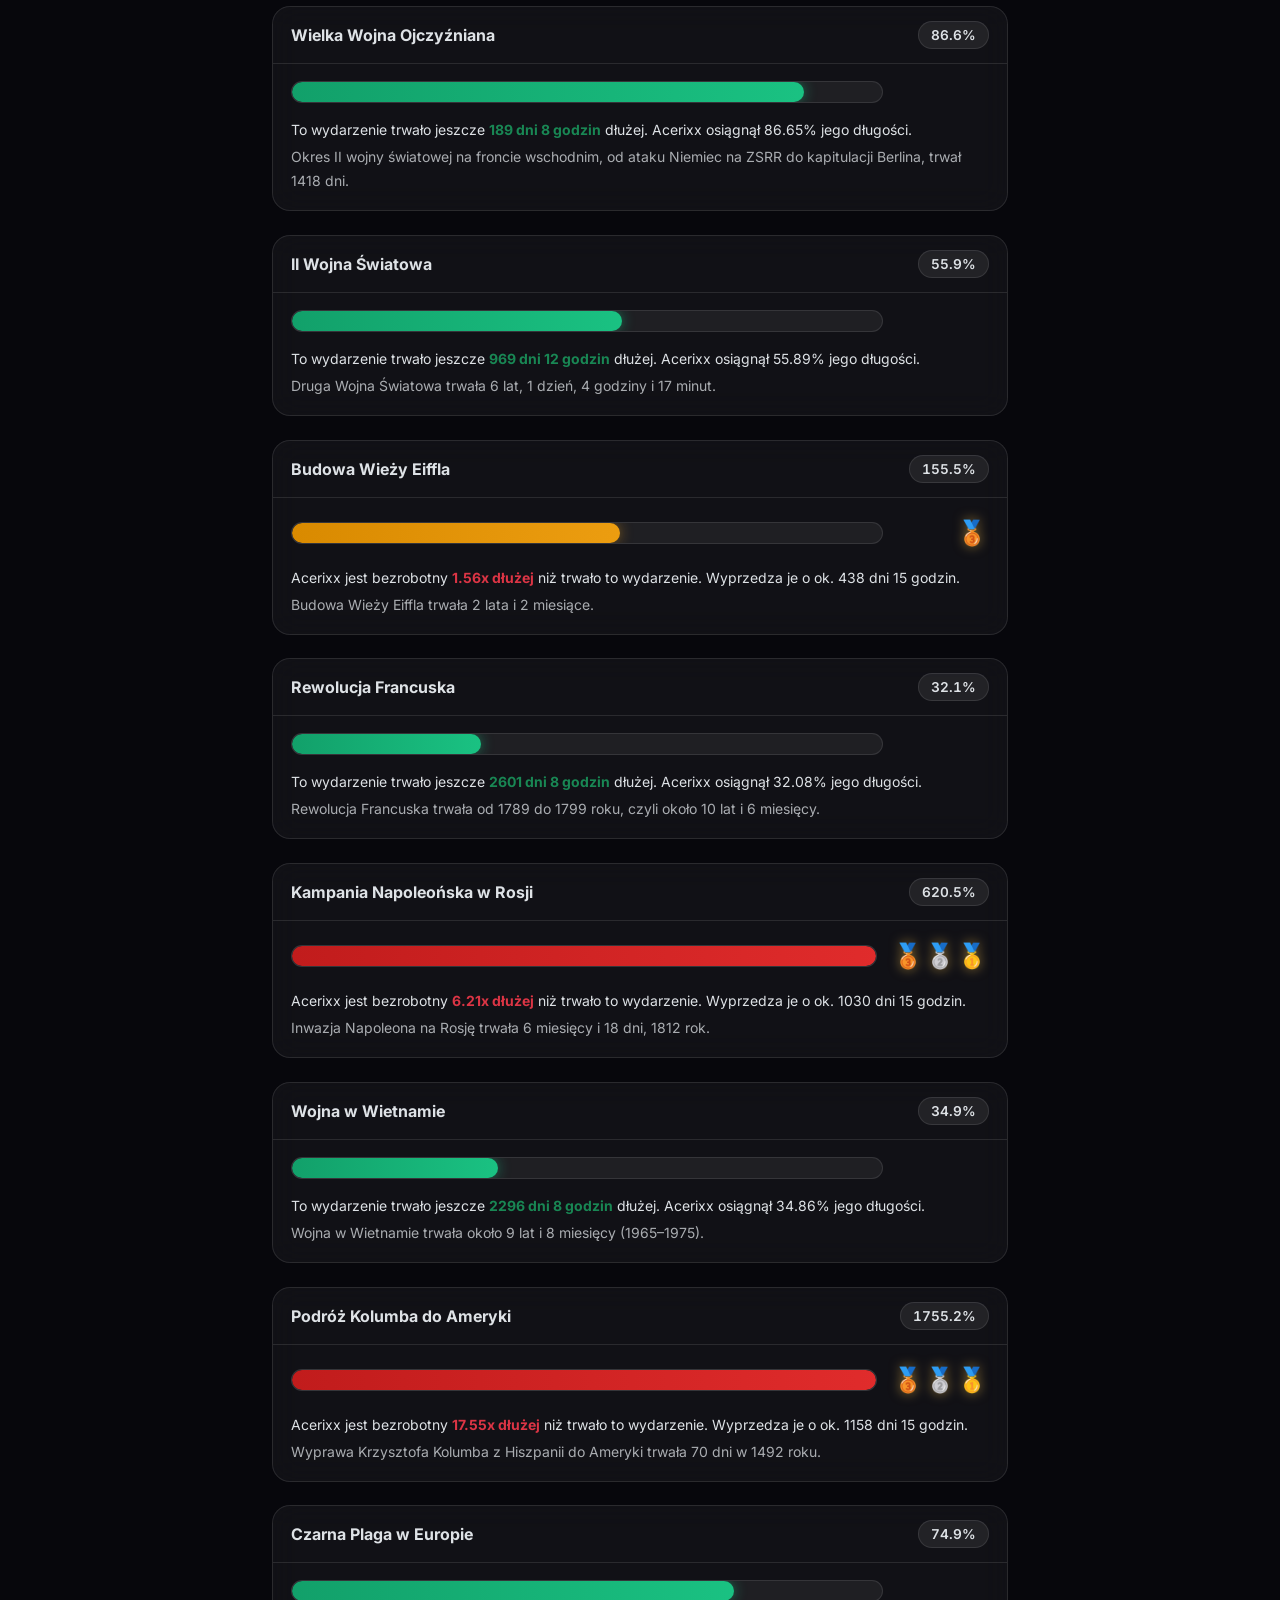
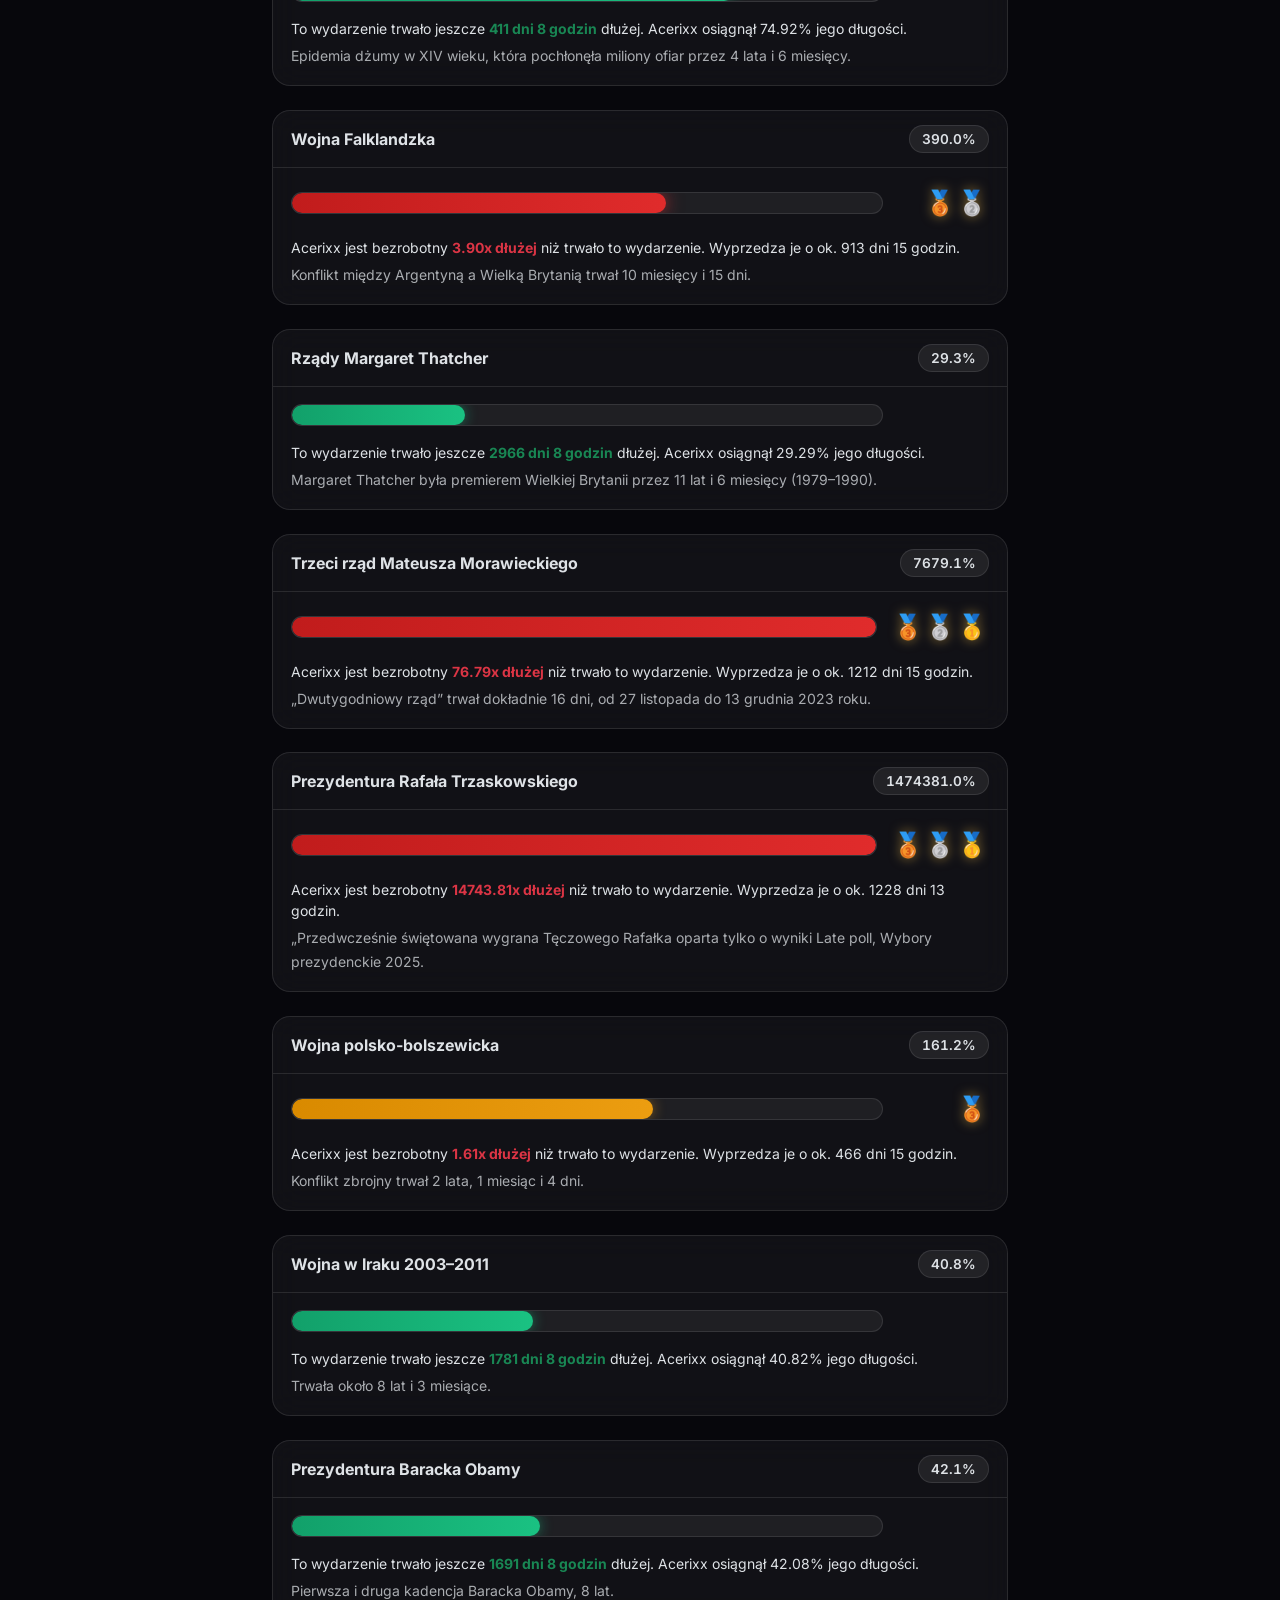
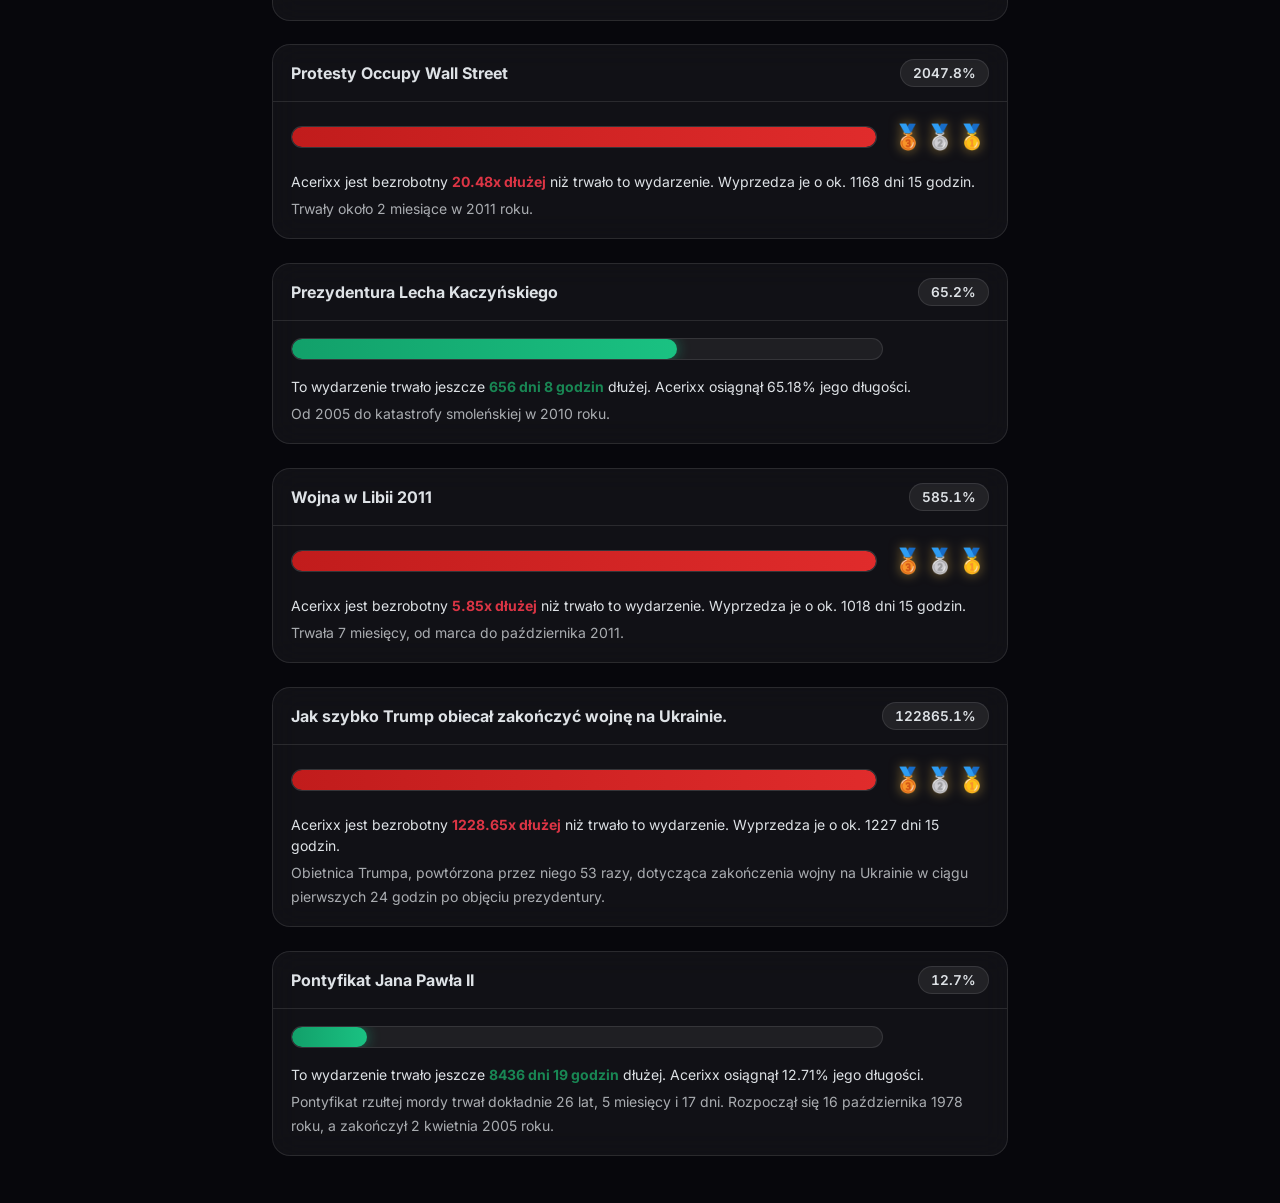
==== commit 0e6d67f9: "Add creator and license to the Dataset structured data Search Console flagged two non-critical warni" ====
--- a/index.html
+++ b/index.html
@@ -76,6 +76,12 @@
             "name": "Porównania historyczne",
             "description": "Lista 24 wydarzeń historycznych wraz z czasem ich trwania, porównywanych z czasem bezrobocia liczonym od 2023-07-26T17:00:00+02:00. Czas bezrobocia jest dokładny, ale długości wydarzeń są zaokrąglone (rok = 365 dni, miesiąc = 30 dni), więc procenty są przybliżone.",
             "temporalCoverage": "2023-07-26T17:00:00+02:00/..",
+            "creator": {
+                "@type": "Person",
+                "name": "ZBager",
+                "url": "https://github.com/ZBager"
+            },
+            "license": "https://creativecommons.org/publicdomain/zero/1.0/",
             "distribution": {
                 "@type": "DataDownload",
                 "encodingFormat": "application/json",
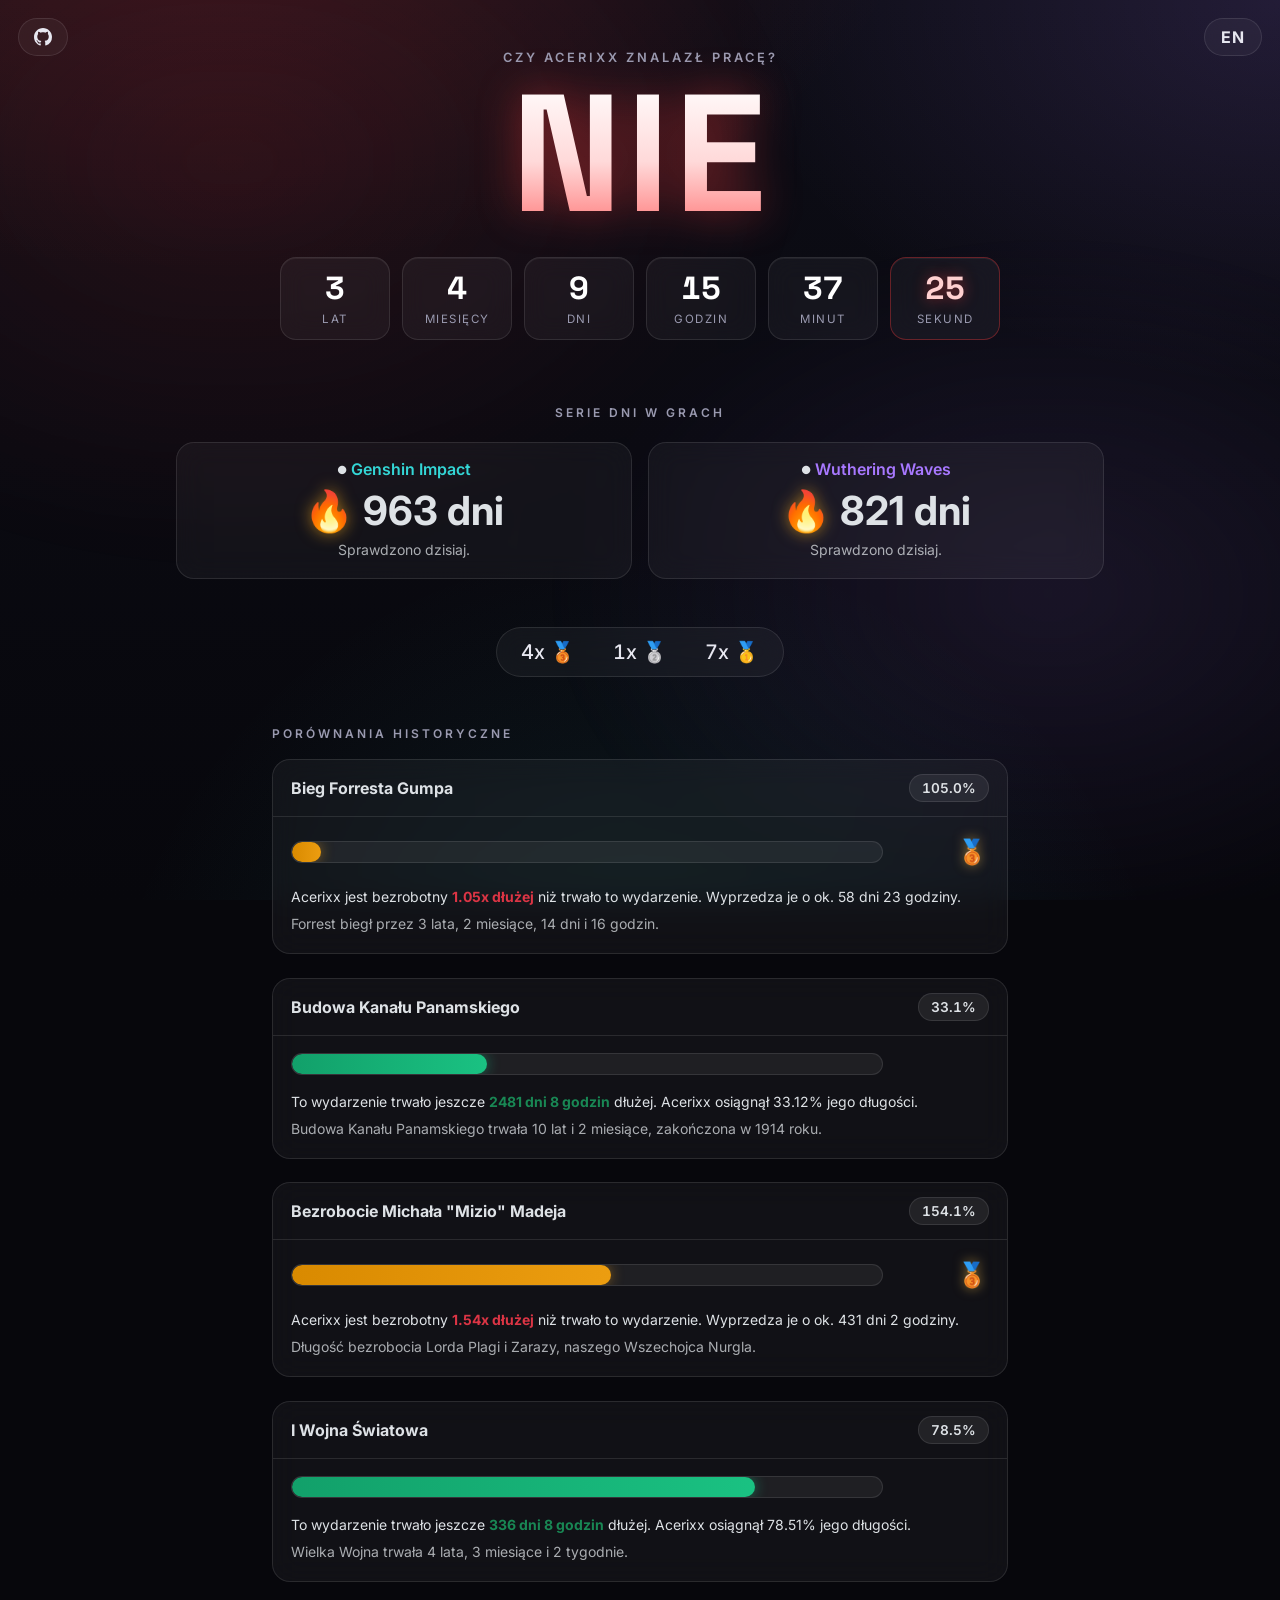
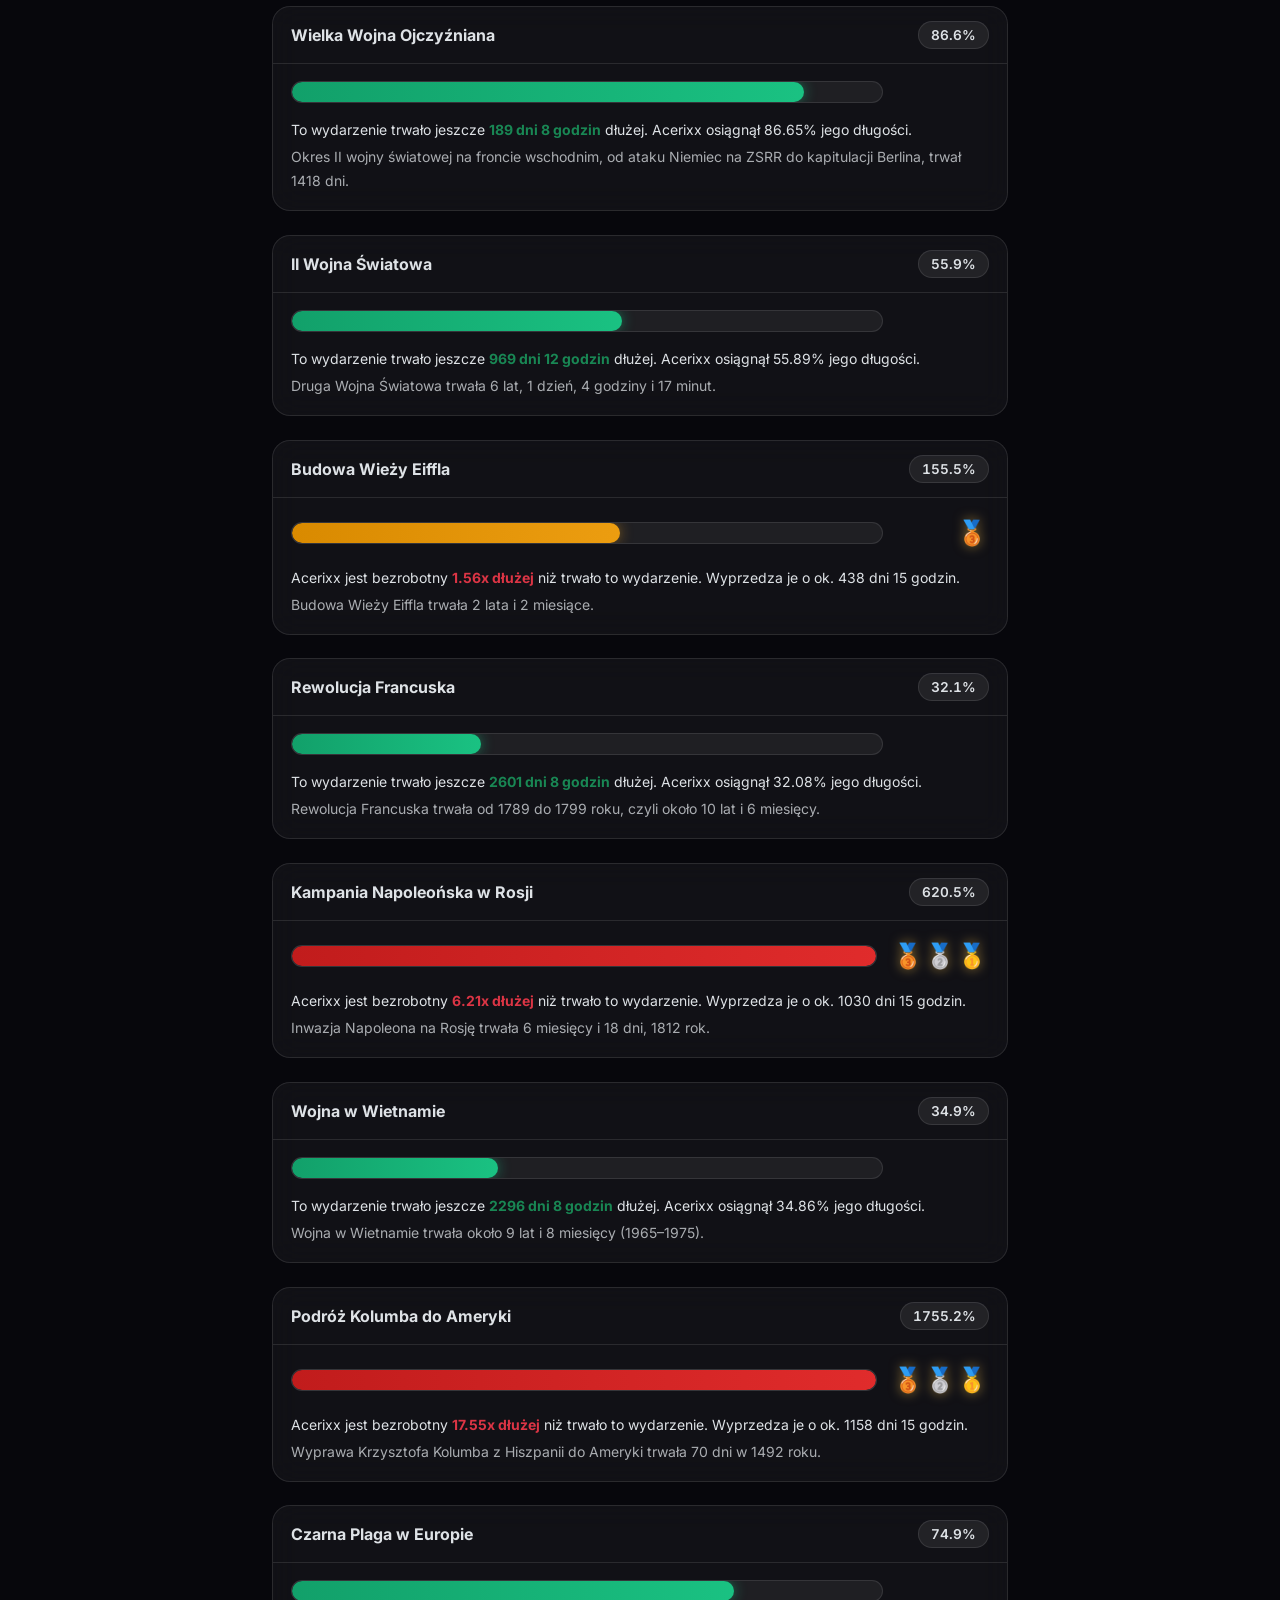
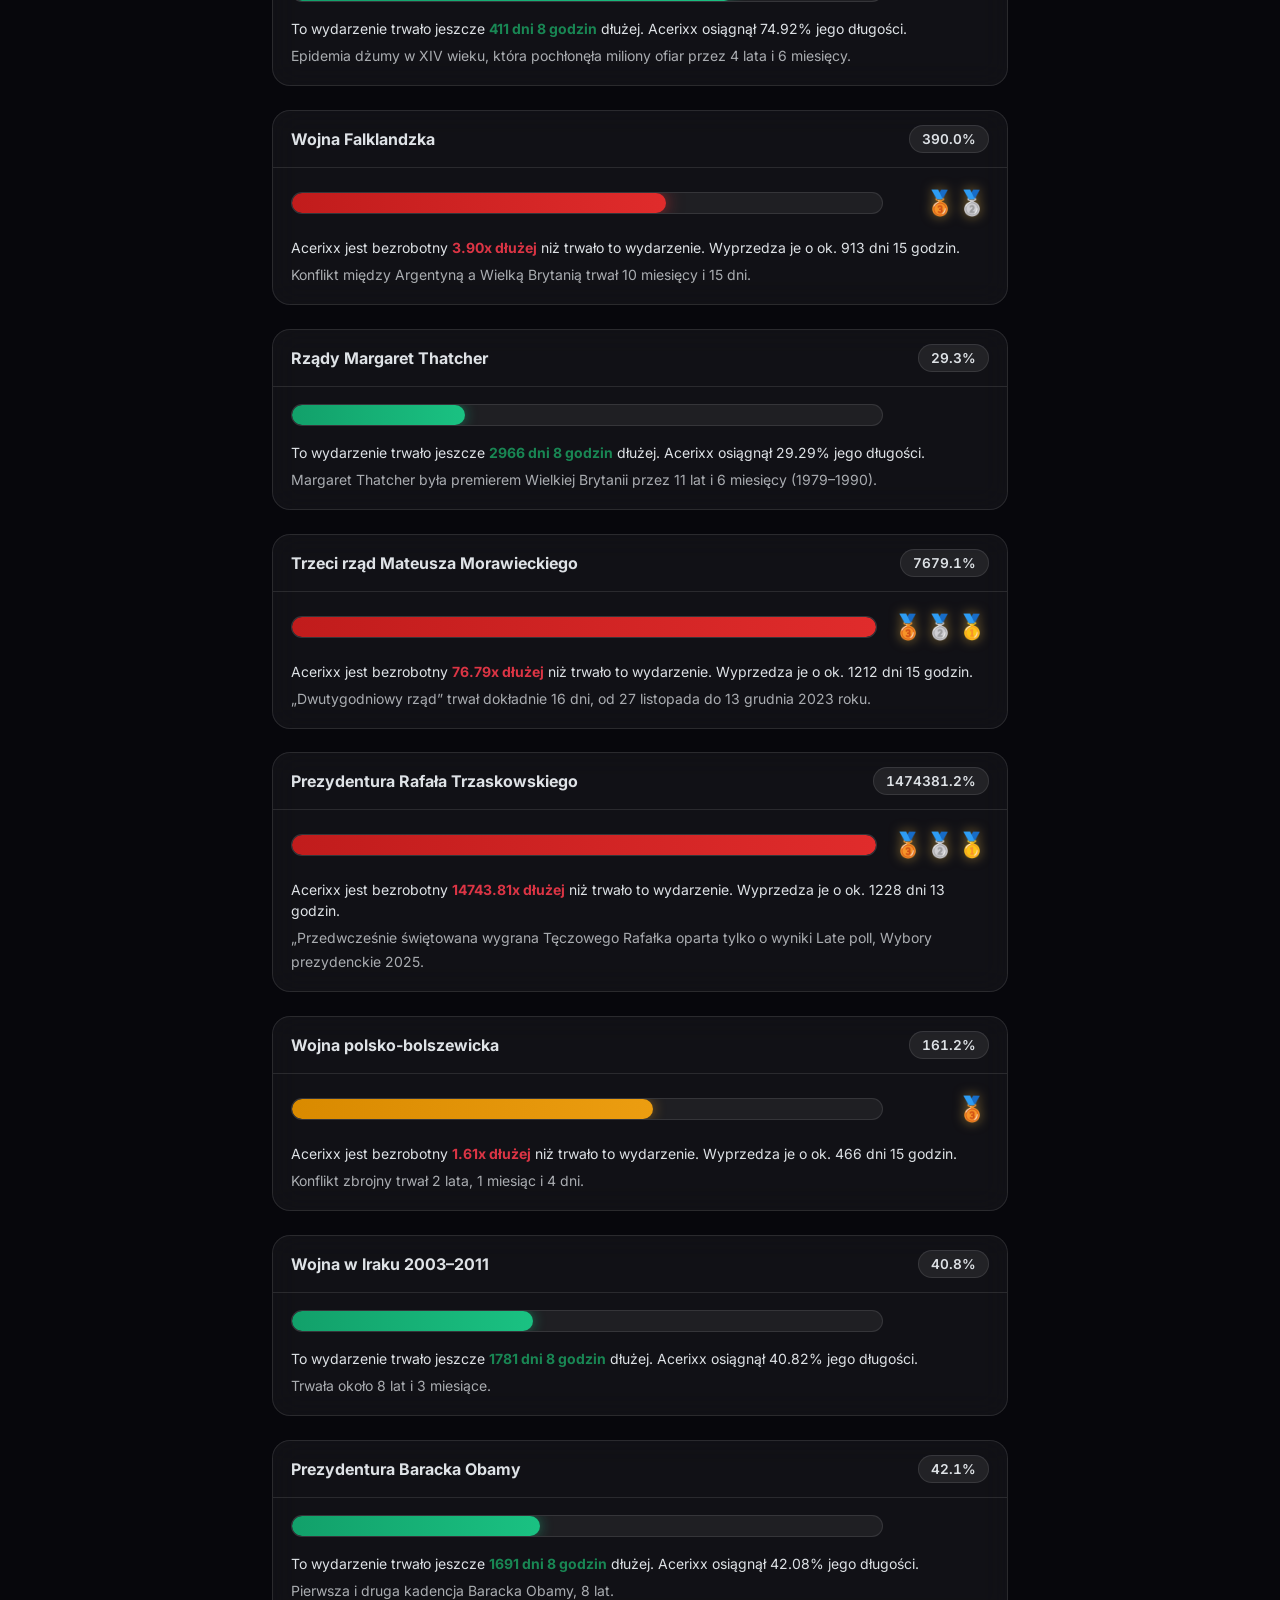
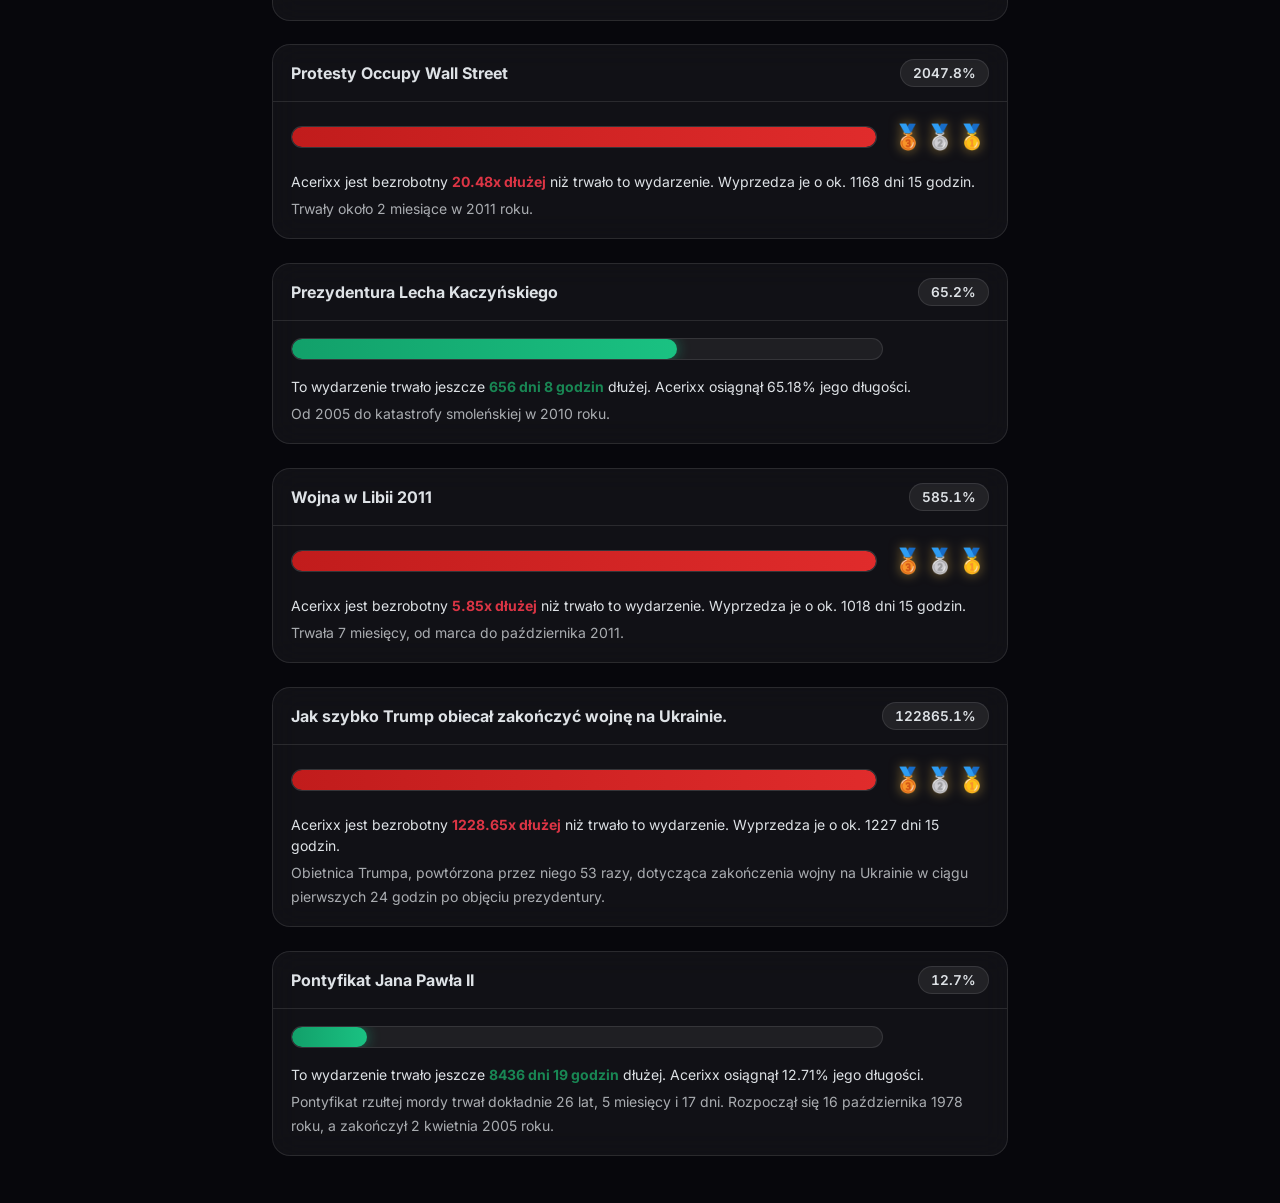
==== commit 053fa7ac: "Trim comments that only restate the code Drop the comments that narrate what the next line already s" ====
--- a/index.html
+++ b/index.html
@@ -1,22 +1,17 @@
 <!DOCTYPE html>
 <html lang="pl" data-bs-theme="dark" class="no-js">
 <head>
-    <!-- Oznacz włączony JS, zanim cokolwiek się wyrenderuje (chowa statyczne podsumowanie) -->
+    <!-- Musi pójść przed pierwszym malowaniem — inaczej mignie statyczne podsumowanie. -->
     <script>document.documentElement.classList.replace("no-js", "js");</script>
 
-    <!-- Tytuł strony (ważny dla słów kluczowych) -->
     <title>Czy Acerixx znalazł pracę?</title>
 
-    <!-- Opis strony (widoczny w wynikach Google) -->
     <meta name="description" content="Strona monitorująca czas bezrobocia Acerixx w porównaniu do historycznych wydarzeń takich jak II Wojna Światowa, Budowa Kanału Panamskiego czy Bieg Forresta Gumpa.">
 
-    <!-- Słowa kluczowe (mniej ważne dla Google, ale warto dodać) -->
     <meta name="keywords" content="bezrobocie, licznik, Acerixx, historia, porównania, II wojna światowa, ciekawostki historyczne">
 
-    <!-- Instrukcje dla robotów (zezwól na indeksowanie) -->
     <meta name="robots" content="index, follow">
 
-    <!-- Kanoniczny adres URL (ważne, by nie było duplikatów) -->
     <link rel="canonical" href="https://czyacerixxznalazlprace.pl/" />
 
     <meta property="og:type" content="website">
@@ -28,10 +23,9 @@
 
     <meta name="viewport" content="width=device-width, initial-scale=1.0">
 
-    <!-- Bootstrap 5 CSS -->
     <link href="https://cdn.jsdelivr.net/npm/bootstrap@5.3.0/dist/css/bootstrap.min.css" rel="stylesheet">
 
-    <!-- Czcionki (Google Fonts): Inter dla UI, Space Grotesk dla nagłówka -->
+    <!-- Inter dla UI, Space Grotesk dla nagłówka. -->
     <link rel="preconnect" href="https://fonts.googleapis.com">
     <link rel="preconnect" href="https://fonts.gstatic.com" crossorigin>
     <link href="https://fonts.googleapis.com/css2?family=Inter:wght@400;500;600;700&family=Space+Grotesk:wght@500;700&display=swap" rel="stylesheet">
@@ -42,18 +36,14 @@
     <text y='.9em' font-size='90'>❌</text>
     </svg>">
 
-    <!-- Style strony -->
     <link rel="stylesheet" href="css/styles.css">
 </head>
 <body>
 
-    <!-- Animowane tło -->
     <div class="aurora" aria-hidden="true"></div>
 
-    <!-- Przycisk zmiany języka -->
     <button id="lang-toggle" class="lang-btn" onclick="toggleLanguage()">EN</button>
-    <!-- Link do repozytorium. Zwykły <a>, więc działa także bez JS —
-         świadomie NIE ukrywamy go pod html.no-js, w odróżnieniu od .lang-btn. -->
+    <!-- Świadomie NIE chowany pod html.no-js (inaczej niż .lang-btn) — działa bez JS. -->
     <a id="repo-link" class="repo-btn" href="https://github.com/ZBager/CAZP" target="_blank" rel="noopener noreferrer" aria-label="Kod źródłowy na GitHubie">
         <svg viewBox="0 0 16 16" width="18" height="18" fill="currentColor" aria-hidden="true" focusable="false"><path d="M8 0C3.58 0 0 3.58 0 8c0 3.54 2.29 6.53 5.47 7.59.4.07.55-.17.55-.38 0-.19-.01-.82-.01-1.49-2.01.37-2.53-.49-2.69-.94-.09-.23-.48-.94-.82-1.13-.28-.15-.68-.52-.01-.53.63-.01 1.08.58 1.23.82.72 1.21 1.87.87 2.33.66.07-.52.28-.87.51-1.07-1.78-.2-3.64-.89-3.64-3.95 0-.87.31-1.59.82-2.15-.08-.2-.36-1.02.08-2.12 0 0 .67-.21 2.2.82.64-.18 1.32-.27 2-.27.68 0 1.36.09 2 .27 1.53-1.04 2.2-.82 2.2-.82.44 1.1.16 1.92.08 2.12.51.56.82 1.27.82 2.15 0 3.07-1.87 3.75-3.65 3.95.29.25.54.73.54 1.48 0 1.07-.01 1.93-.01 2.2 0 .21.15.46.55.38A8.012 8.012 0 0 0 16 8c0-4.42-3.58-8-8-8Z"/></svg>
     </a>
@@ -273,12 +263,10 @@
     <!-- END GENERATED static-summary -->
 
     <div class="container py-5 text-center">
-        <!-- Sekcja Głównego Licznika -->
         <header class="mb-5">
             <div id="hero-tagline" class="hero-tagline mb-2">Czy Acerixx znalazł pracę?</div>
             <h1 id="main-header" class="display-1">NIE</h1>
 
-            <!-- Kafelki licznika -->
             <div id="counter" class="counter-grid mt-4">
                 <div class="time-tile"><span class="tile-val" id="tile-years-val">0</span><span class="tile-unit" id="tile-years-unit"></span></div>
                 <div class="time-tile"><span class="tile-val" id="tile-months-val">0</span><span class="tile-unit" id="tile-months-unit"></span></div>
@@ -313,7 +301,6 @@
             <div id="global-medals" class="medal-bar h5 mb-0"></div>
         </header>
 
-        <!-- Sekcja Porównań -->
         <div class="row justify-content-center">
             <div class="col-lg-10 col-xl-8">
                 <div class="section-eyebrow text-start mb-3" id="comparisons-eyebrow">Porównania historyczne</div>
@@ -322,8 +309,8 @@
         </div>
     </div>
 
-    <!-- Szablon karty porównania — klonowany przez buildComparisons() w js/main.js.
-         Zawartość <template> jest nieaktywna: nie renderuje się i nie wymaga reguły html.no-js. -->
+    <!-- Klonowany przez buildComparisons(). <template> nie renderuje się, więc nie
+         potrzebuje reguły html.no-js. -->
     <template id="comparison-card">
         <div class="card fade-up">
             <div class="card-header d-flex justify-content-between align-items-center">
@@ -343,10 +330,8 @@
         </div>
     </template>
 
-    <!-- Bootstrap JS Bundle -->
     <script src="https://cdn.jsdelivr.net/npm/bootstrap@5.3.0/dist/js/bootstrap.bundle.min.js"></script>
 
-    <!-- Skrypt strony -->
     <script src="js/main.js"></script>
 </body>
 </html>
--- a/css/styles.css
+++ b/css/styles.css
@@ -300,7 +300,7 @@
     letter-spacing: 1px;
     padding: 6px 16px;
 }
-/* Ikona zamiast tekstu: inne odstępy, ta sama wysokość co pigułka języka. */
+/* Inny padding niż .lang-btn — ikona ma wyjść na tę samą wysokość. */
 .repo-btn {
     left: 18px;
     display: inline-flex;
@@ -331,8 +331,8 @@
 }
 
 /* --- Statyczne podsumowanie dla botów i przeglądarek bez JS --- */
-/* Widoczne tylko wtedy, gdy JavaScript nie wystartował. Agenci AI i crawlery
-   czytające surowy HTML dostają tu komplet danych zamiast pustych kafelków. */
+/* Widoczne tylko bez JS — crawlery czytające surowy HTML dostają komplet
+   danych zamiast pustych kafelków. */
 html.js #static-summary { display: none; }
 
 html.no-js #counter,
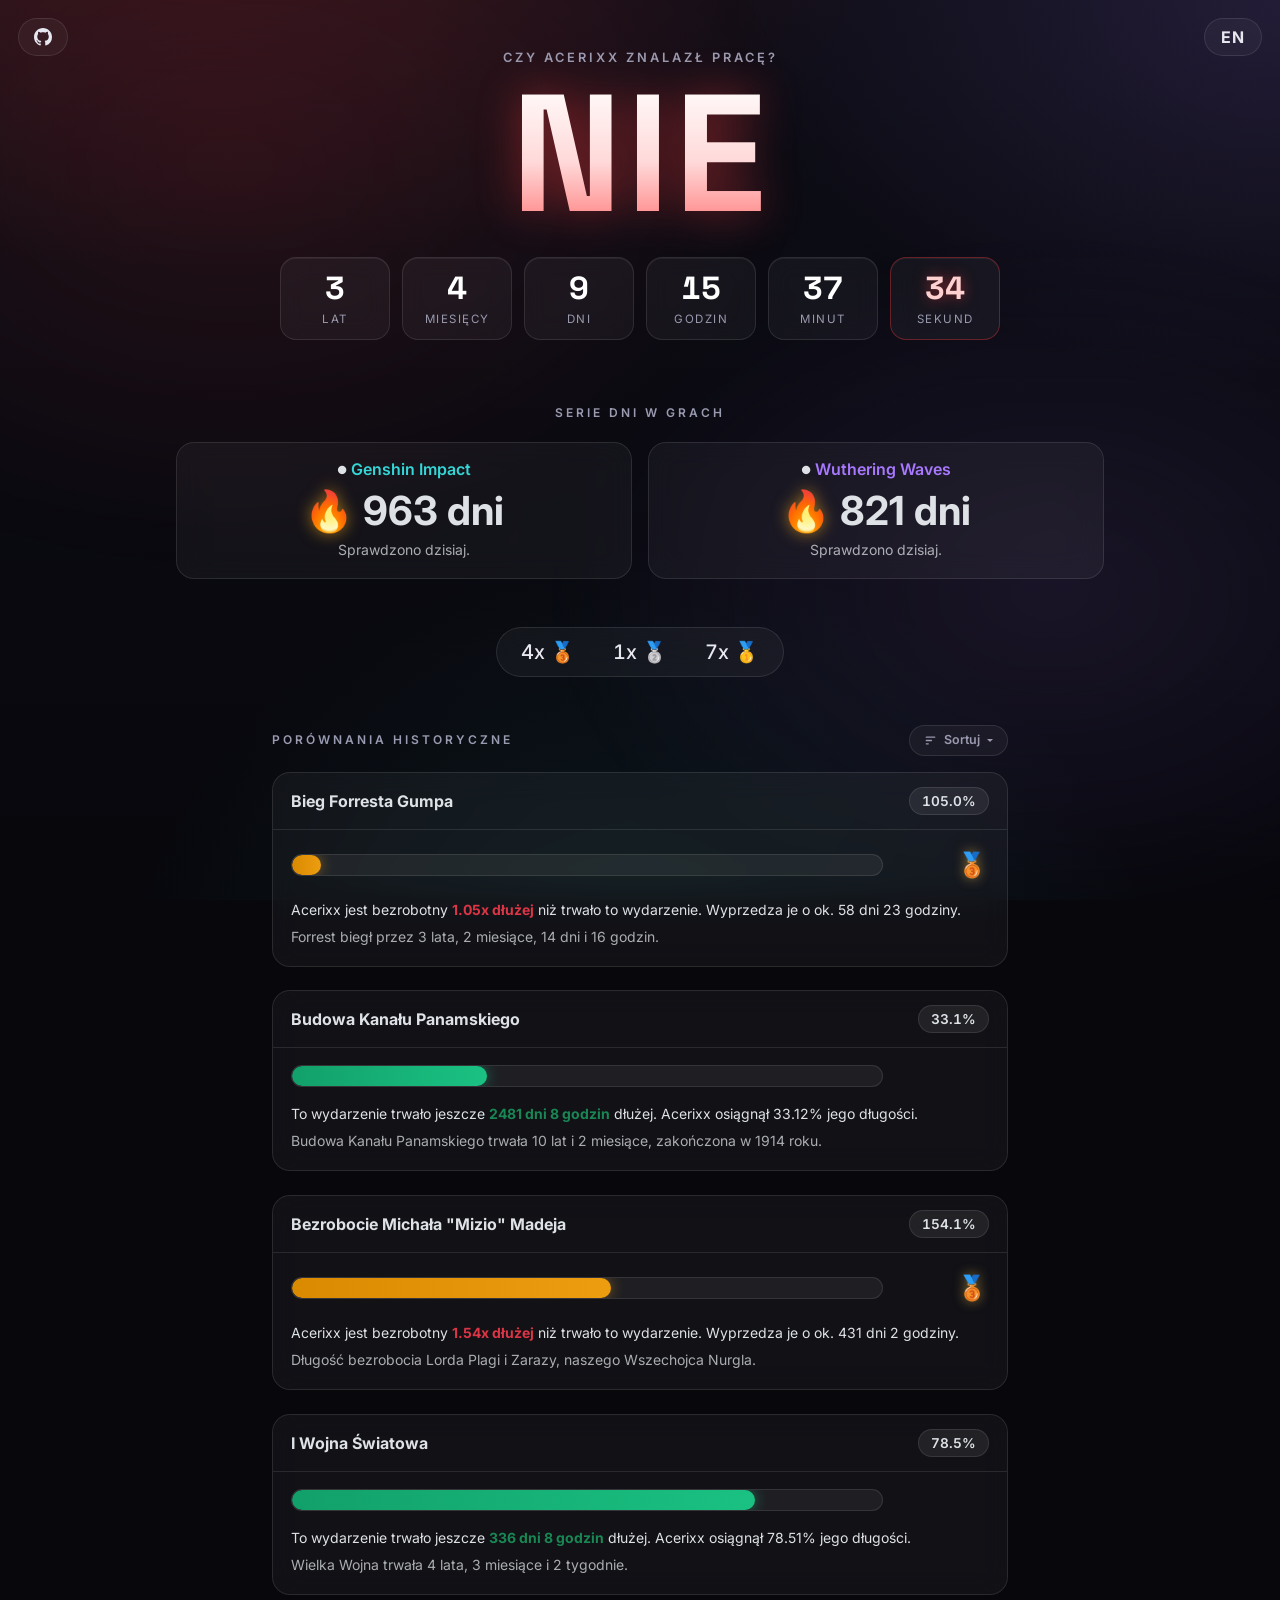
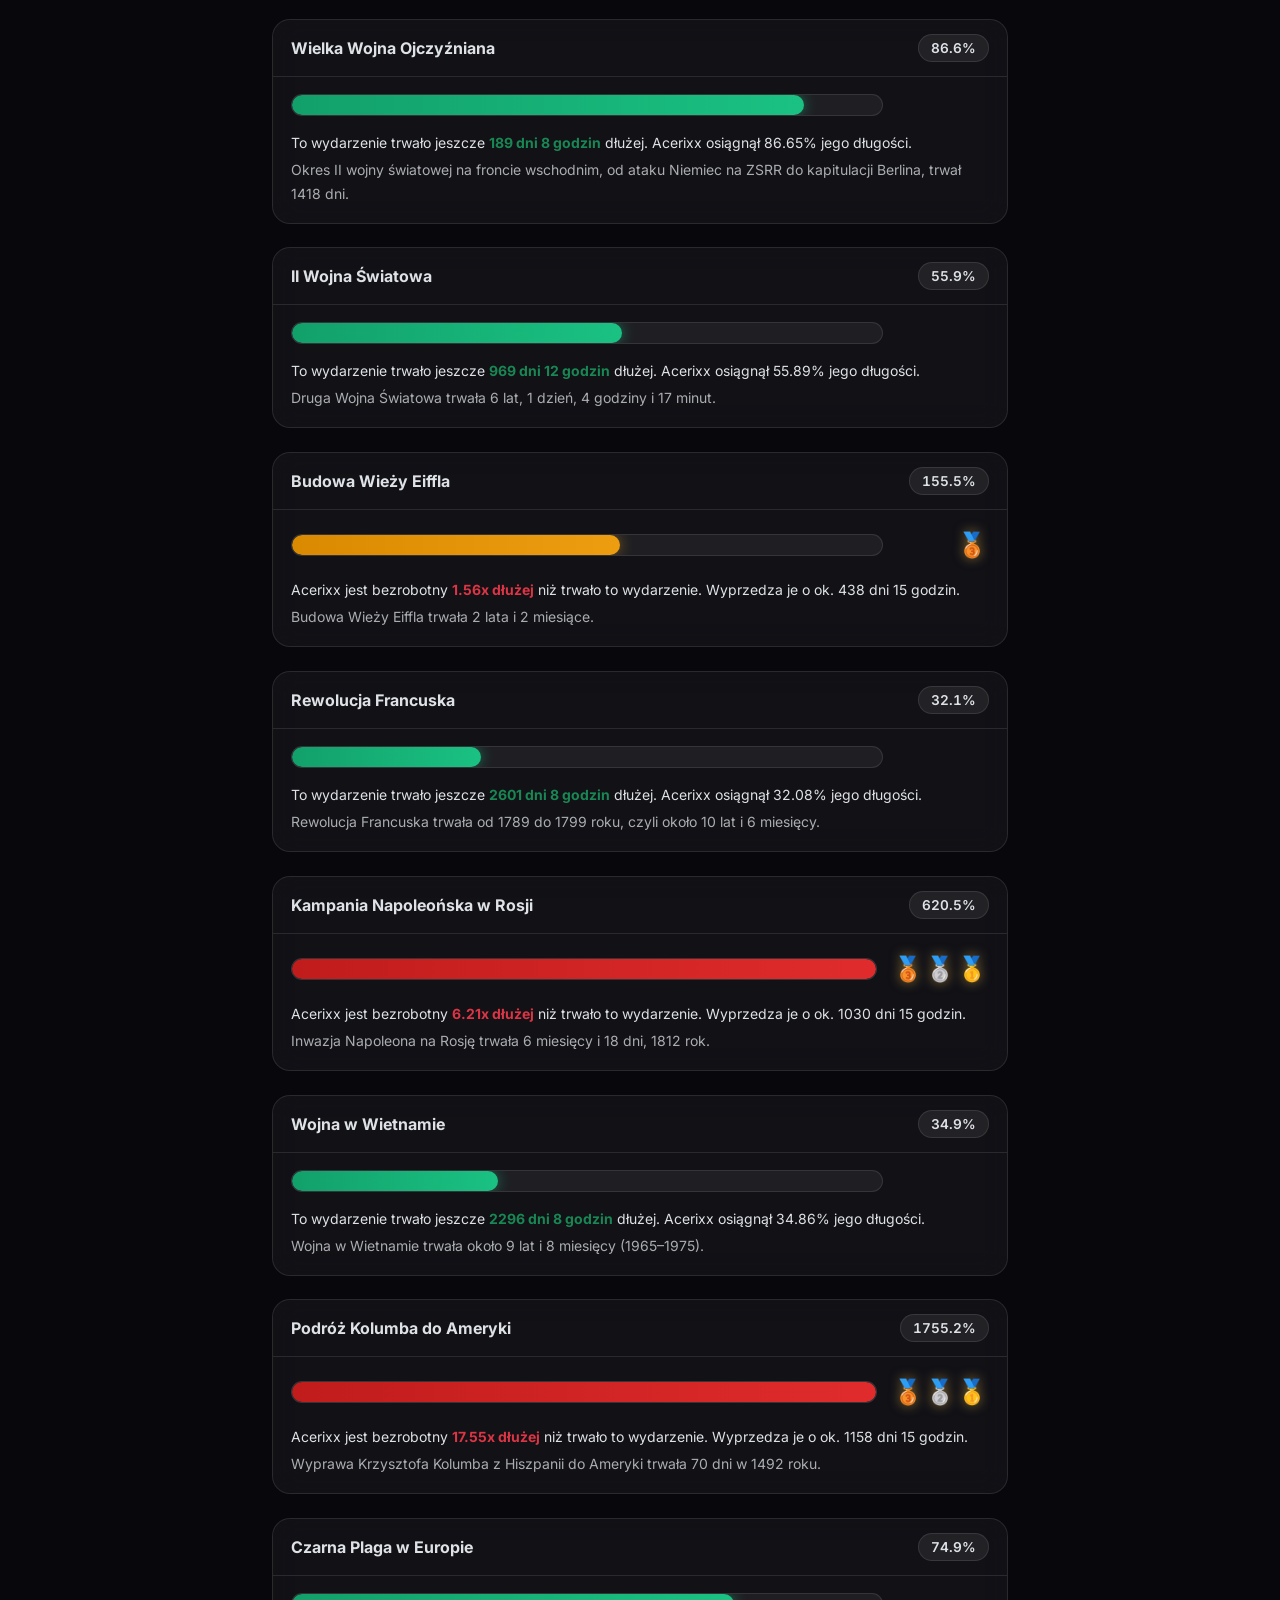
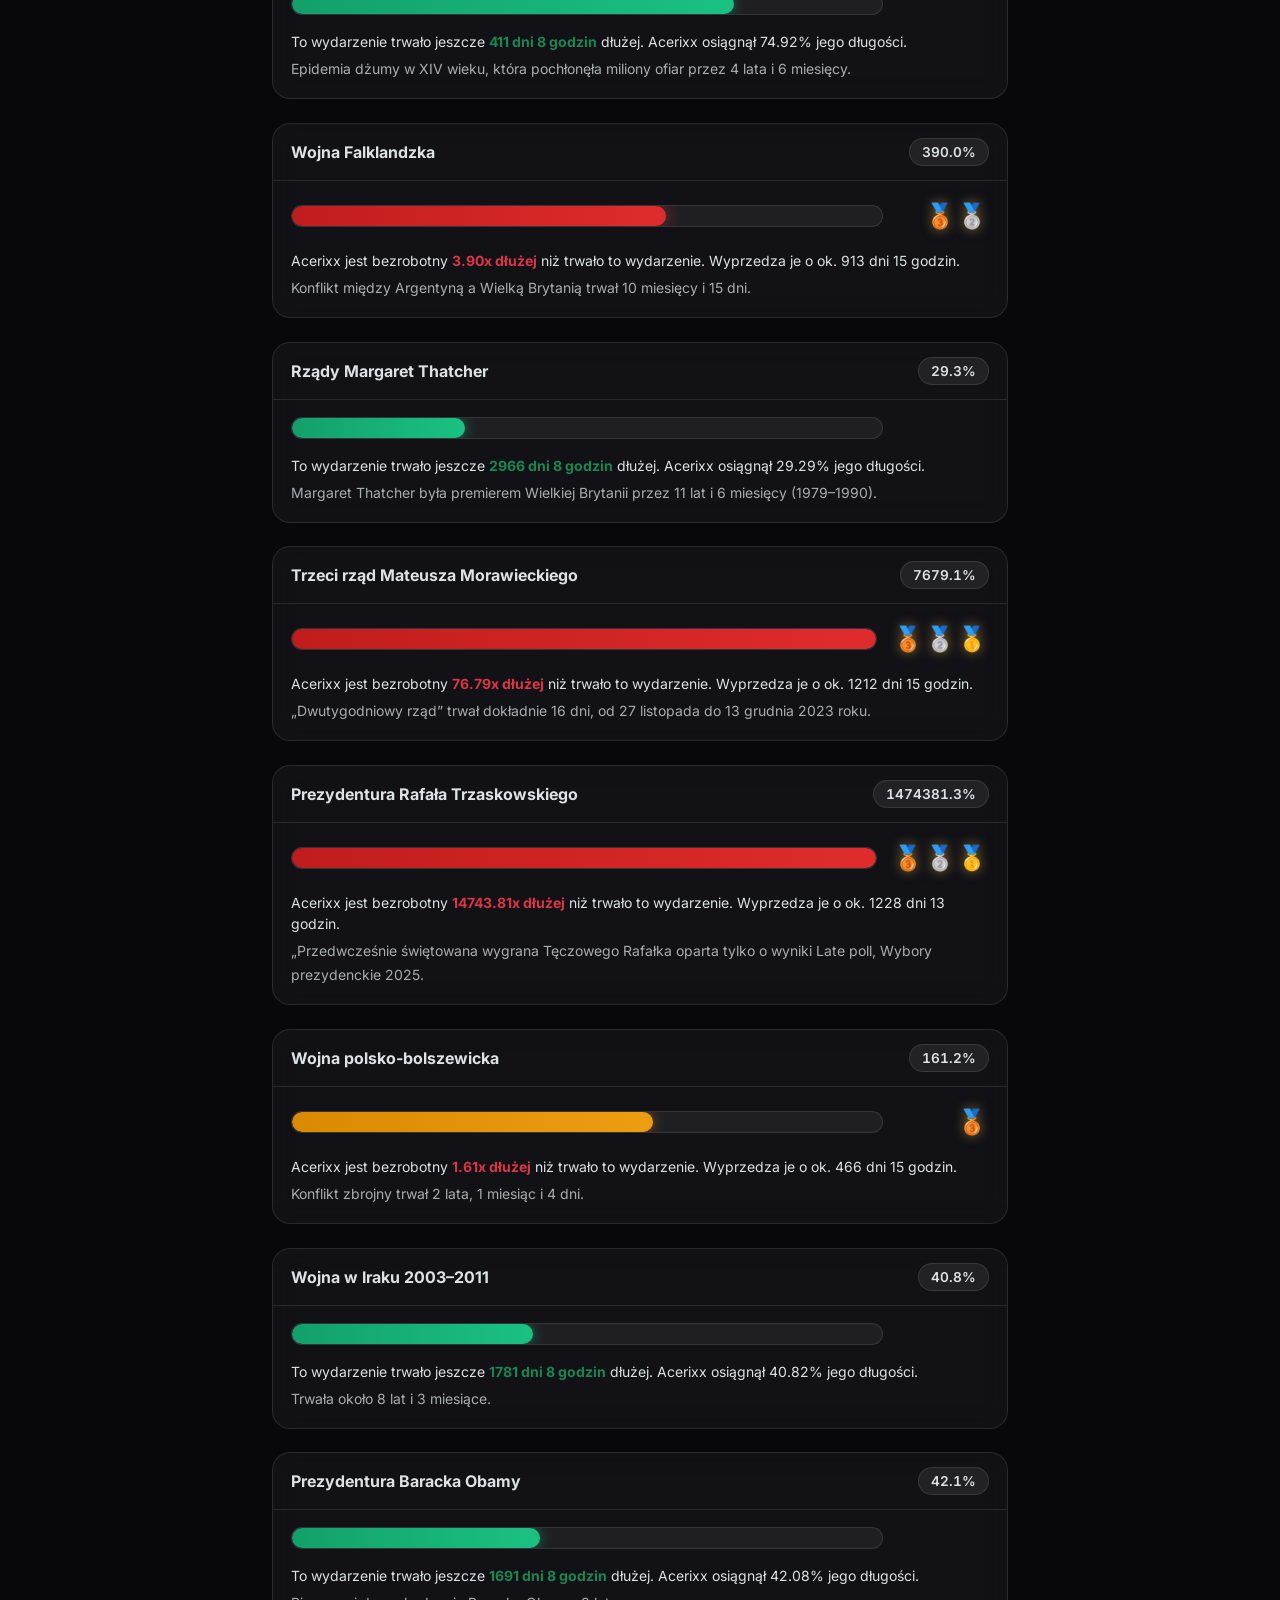
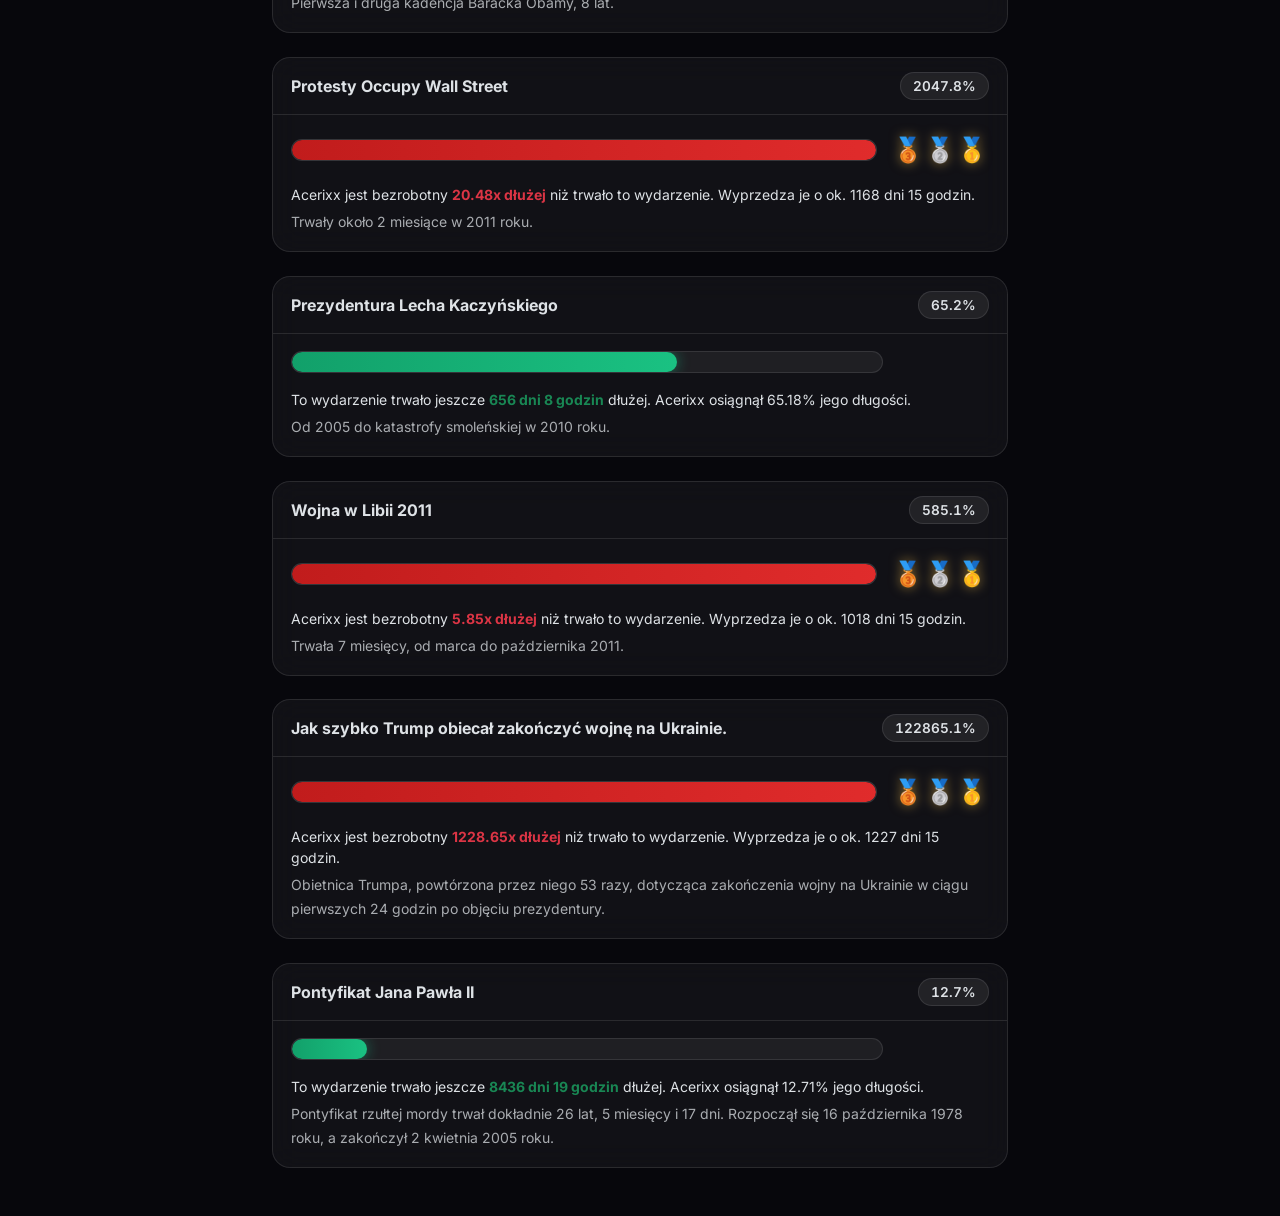
==== commit 06f53112: "Add a sort control to the historical comparisons Sorting by event length, name, and time to the next" ====
--- a/index.html
+++ b/index.html
@@ -303,7 +303,16 @@
 
         <div class="row justify-content-center">
             <div class="col-lg-10 col-xl-8">
-                <div class="section-eyebrow text-start mb-3" id="comparisons-eyebrow">Porównania historyczne</div>
+                <div class="d-flex flex-wrap justify-content-between align-items-center gap-2 mb-3">
+                    <div class="section-eyebrow text-start" id="comparisons-eyebrow">Porównania historyczne</div>
+                    <div class="dropdown" id="sort-control">
+                        <button class="btn btn-sm sort-btn dropdown-toggle" type="button" id="sort-toggle" data-bs-toggle="dropdown" aria-expanded="false">
+                            <svg class="sort-icon" viewBox="0 0 16 16" width="13" height="13" fill="currentColor" aria-hidden="true" focusable="false"><rect x="2" y="3" width="12" height="1.7" rx="0.85"/><rect x="2" y="7.15" width="8" height="1.7" rx="0.85"/><rect x="2" y="11.3" width="4" height="1.7" rx="0.85"/></svg>
+                            <span id="sort-label">Sortuj</span>
+                        </button>
+                        <ul class="dropdown-menu dropdown-menu-end sort-menu" id="sort-menu" aria-labelledby="sort-toggle"></ul>
+                    </div>
+                </div>
                 <div id="comparisons" class="vstack gap-4 text-start"></div>
             </div>
         </div>
--- a/css/styles.css
+++ b/css/styles.css
@@ -154,6 +154,47 @@
     font-weight: 600;
 }
 
+/* --- Sortowanie porównań --- */
+.sort-btn {
+    display: inline-flex;
+    align-items: center;
+    gap: 7px;
+    color: var(--ink-muted);
+    background: var(--glass);
+    border: 1px solid var(--glass-border);
+    border-radius: 999px;
+    padding: 5px 14px;
+    font-size: 0.78rem;
+    font-weight: 600;
+    backdrop-filter: blur(12px);
+    -webkit-backdrop-filter: blur(12px);
+    transition: background 0.2s ease, color 0.2s ease;
+}
+/* Odstęp robi gap, nie margines karetki Bootstrapa. */
+.sort-btn::after { margin-left: 0; }
+.sort-icon { flex: none; }
+.sort-btn:hover,
+.sort-btn:focus-visible,
+.sort-btn.show {
+    color: var(--ink);
+    background: var(--glass-strong);
+    border-color: var(--glass-border);
+}
+.sort-menu {
+    --bs-dropdown-bg: rgba(13, 13, 22, 0.94);
+    --bs-dropdown-border-color: var(--glass-border);
+    --bs-dropdown-border-radius: 14px;
+    --bs-dropdown-font-size: 0.85rem;
+    --bs-dropdown-link-color: var(--ink-muted);
+    --bs-dropdown-link-hover-color: var(--ink);
+    --bs-dropdown-link-hover-bg: var(--glass-strong);
+    --bs-dropdown-link-active-color: var(--violet);
+    --bs-dropdown-link-active-bg: var(--glass-strong);
+    backdrop-filter: blur(14px);
+    -webkit-backdrop-filter: blur(14px);
+    box-shadow: var(--shadow-soft);
+}
+
 /* --- Karty (szkło) --- */
 .card {
     background: var(--glass);
@@ -340,6 +381,7 @@
 html.no-js #game-streaks,
 html.no-js #global-medals,
 html.no-js #comparisons,
+html.no-js #sort-control,
 html.no-js .lang-btn { display: none; }
 
 #static-summary {
